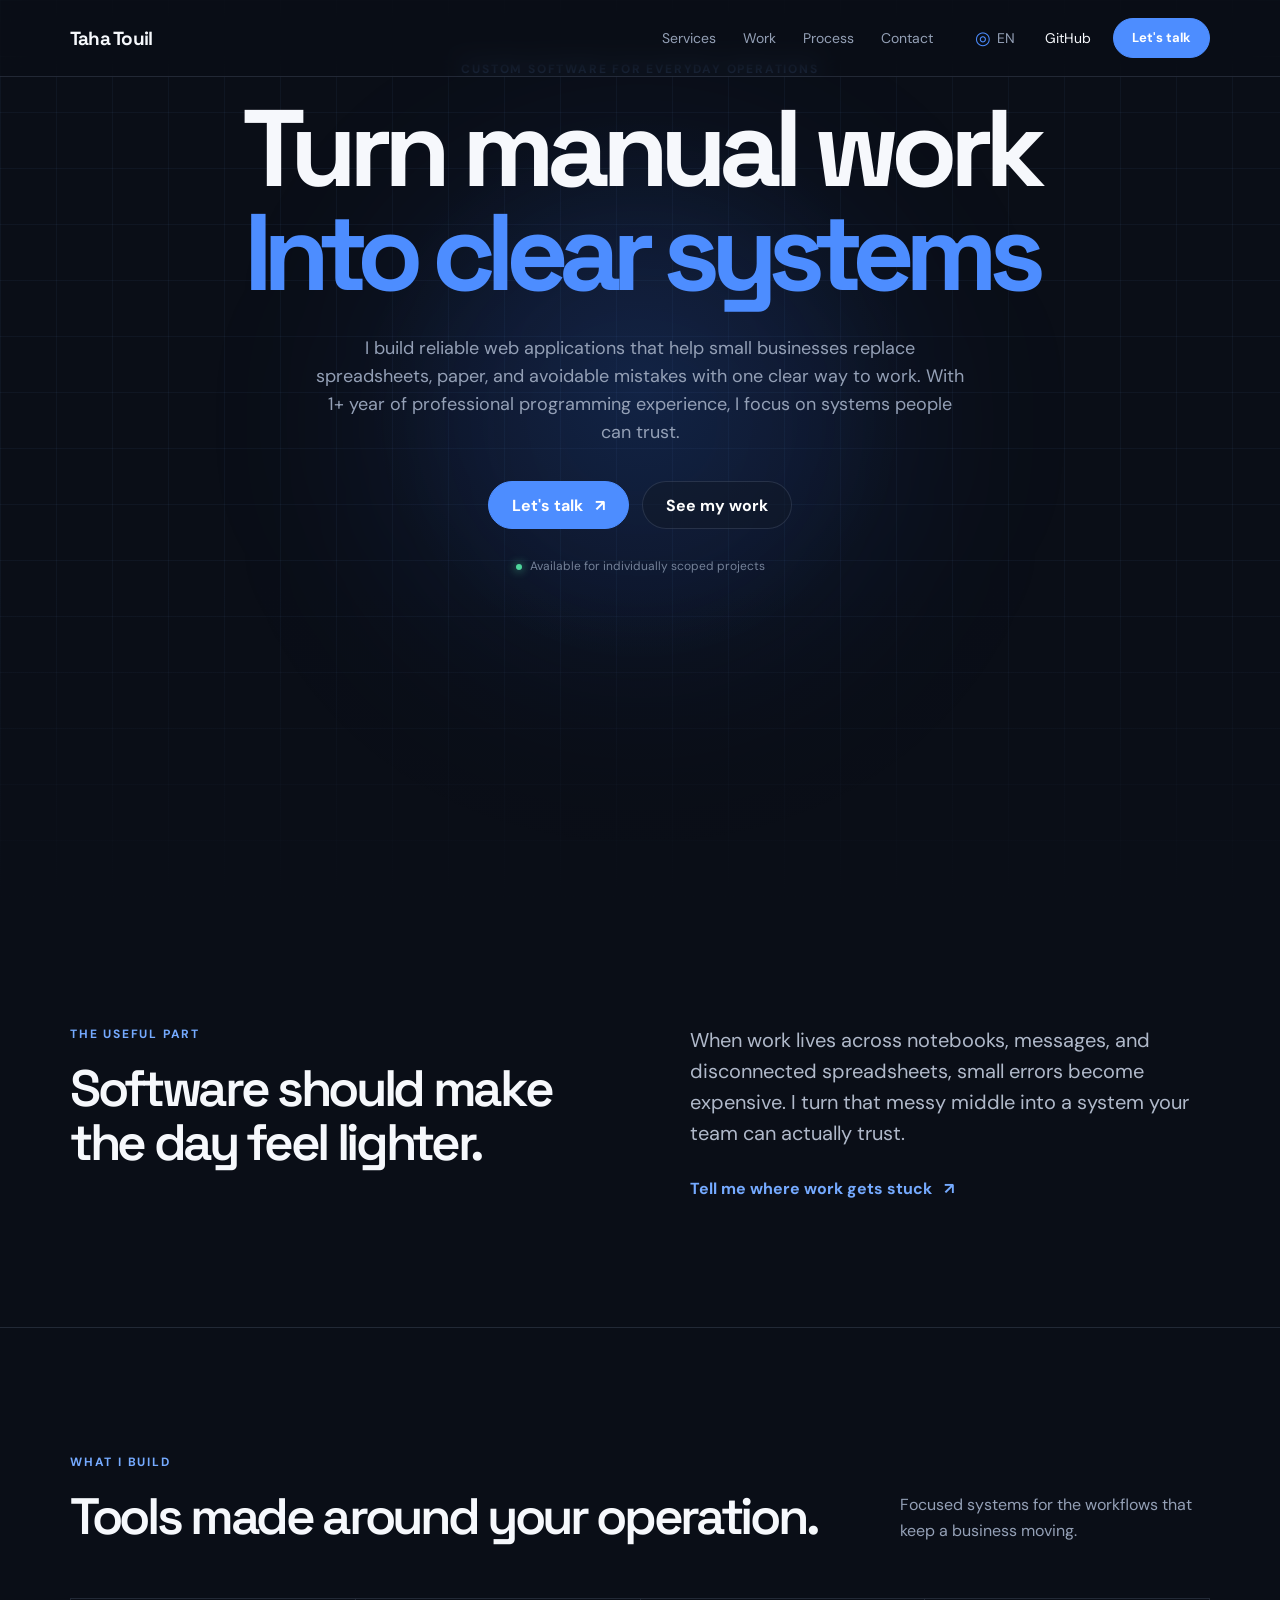
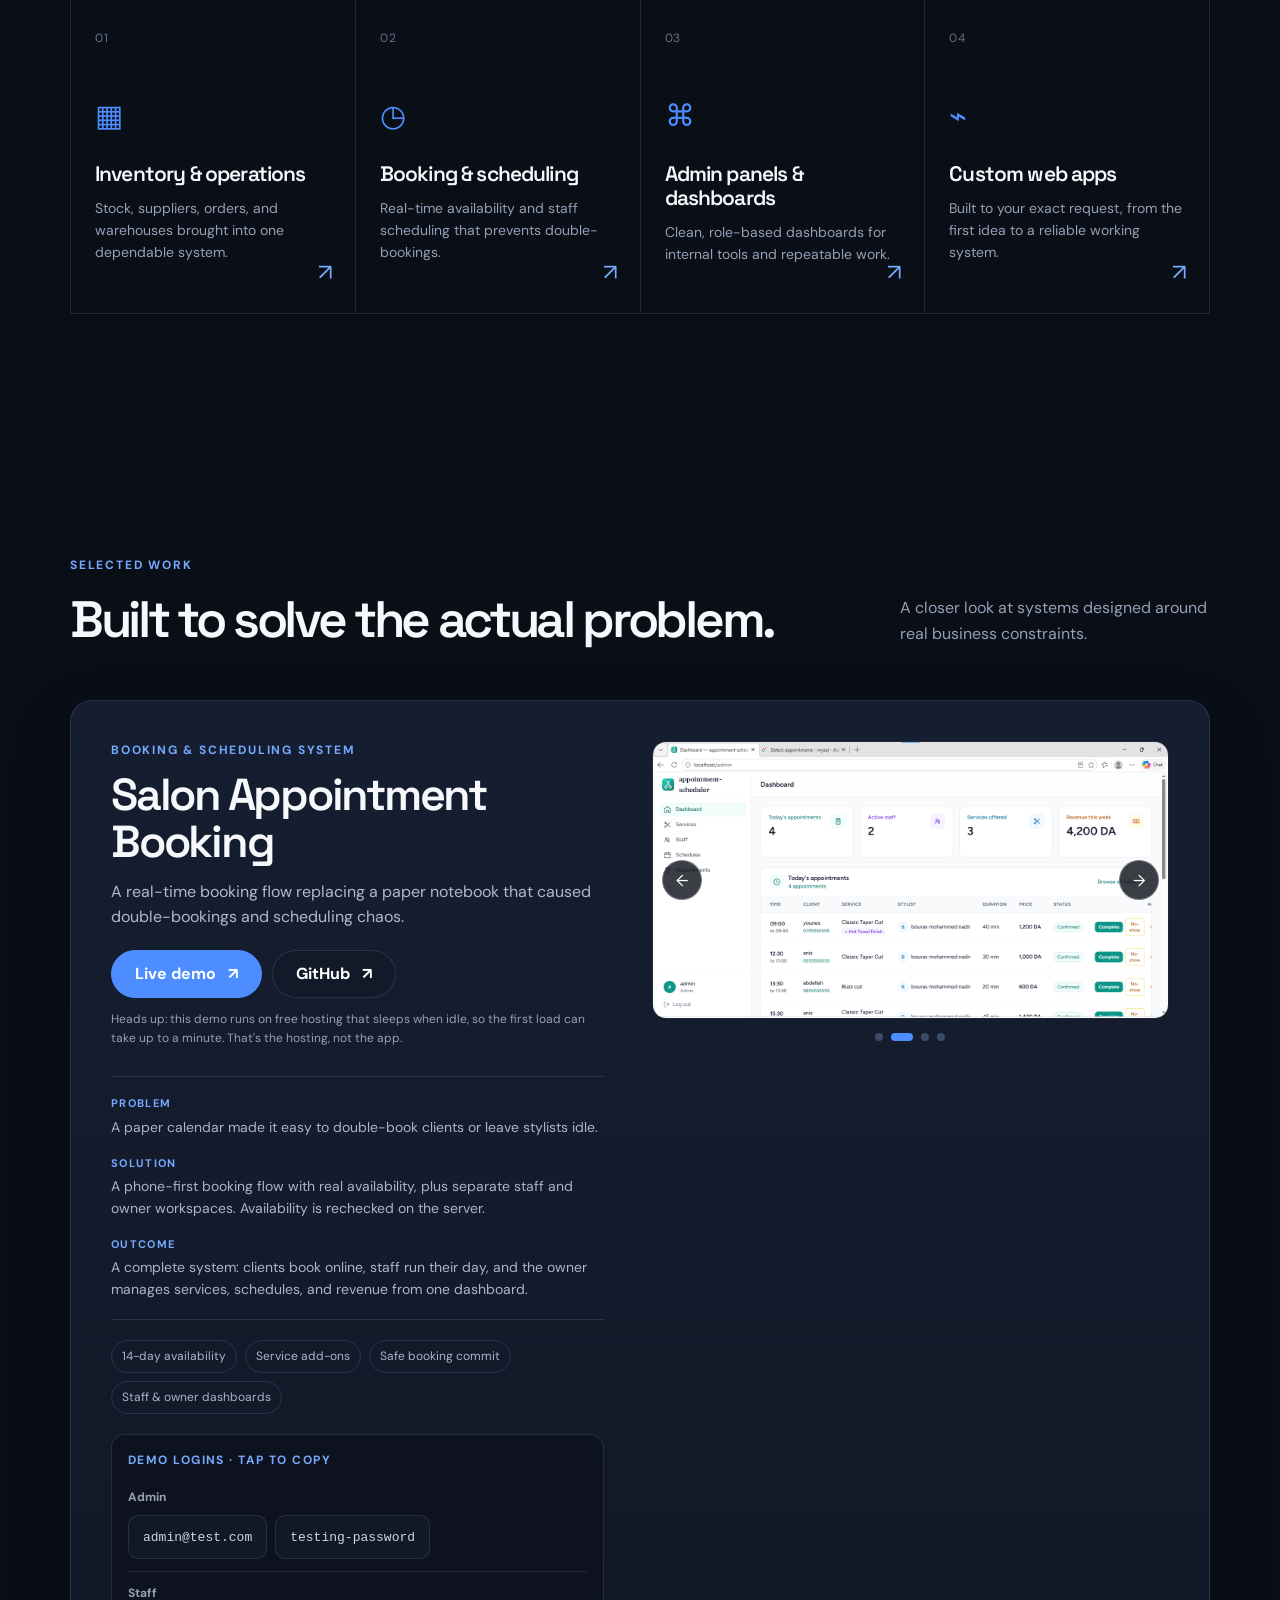
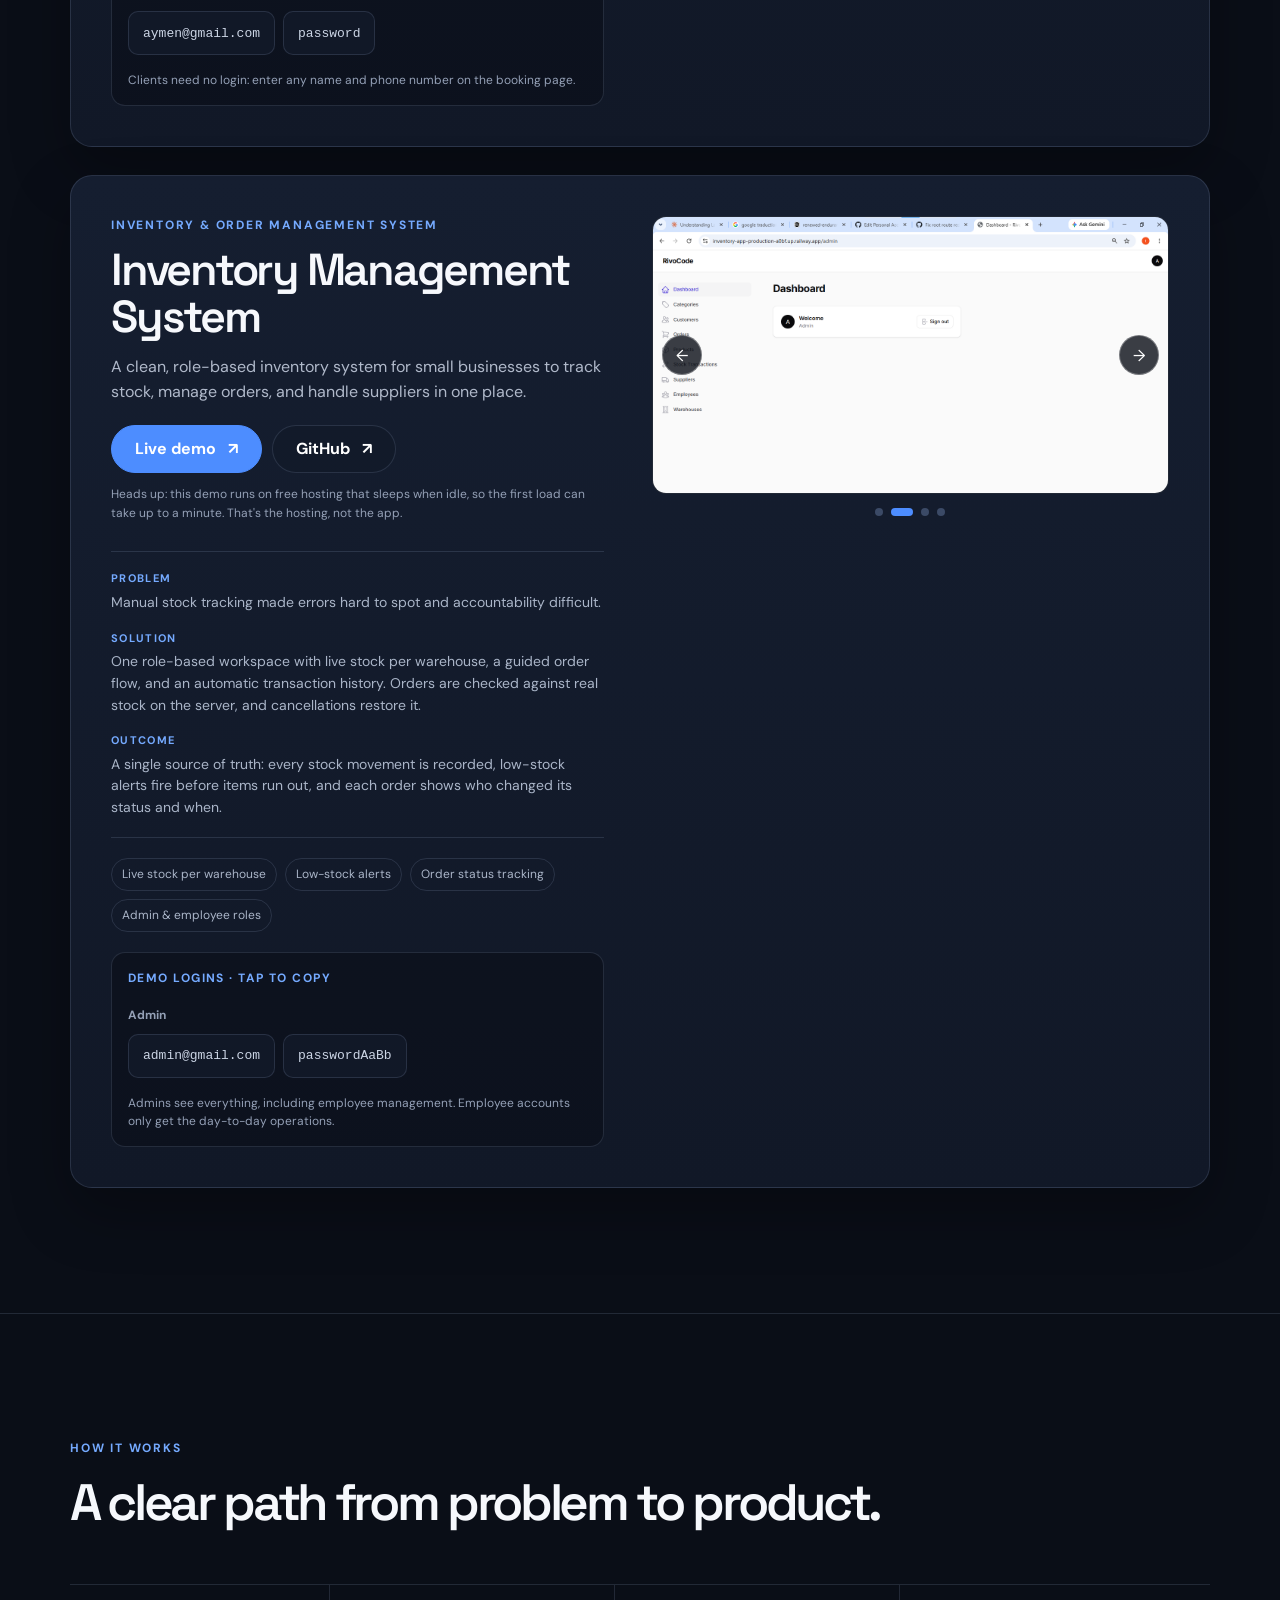
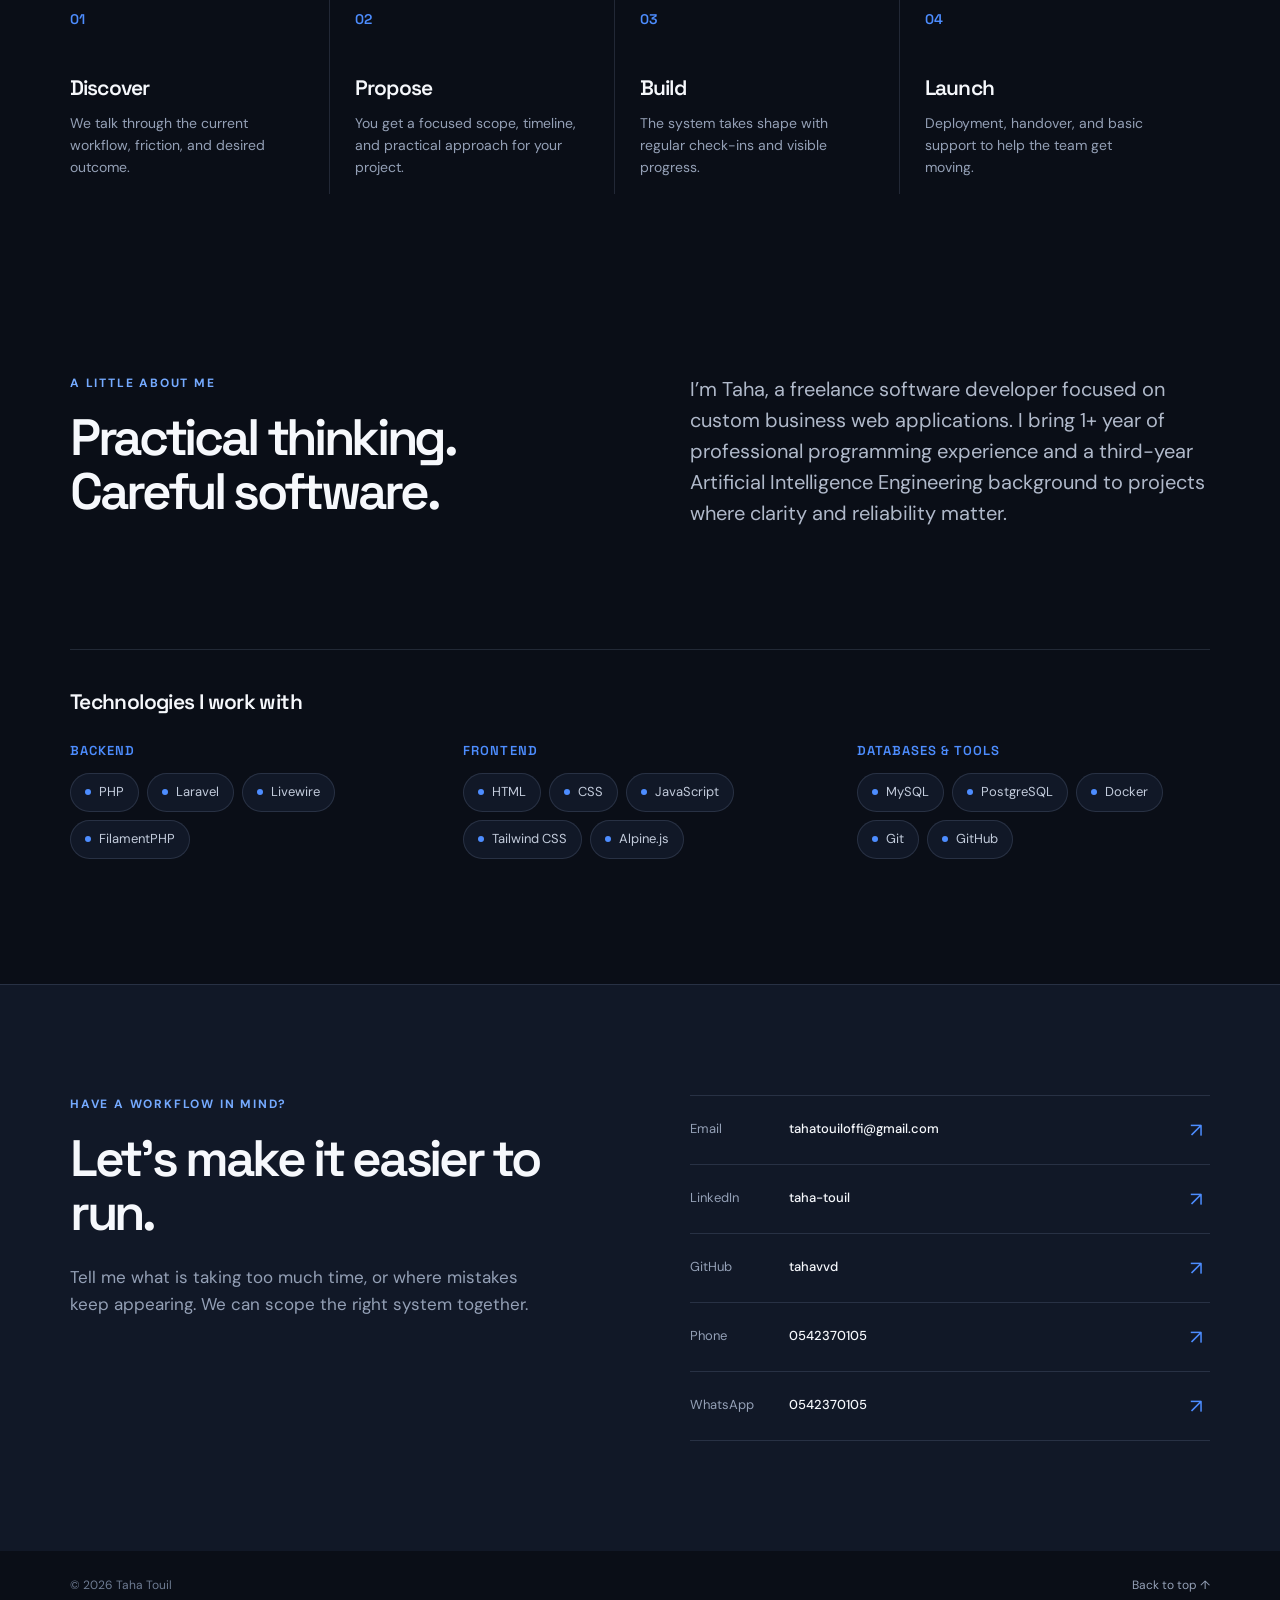
==== index.html @ fe41a136 "feat: add technologies to About section and phone/WhatsApp to Contact" ====
<!doctype html>
<html lang="en">

<head>
	<meta charset="utf-8">
	<meta name="viewport" content="width=device-width, initial-scale=1">
	<meta name="description" content="Taha Touil builds practical custom software systems for small businesses.">
	<title>Taha Touil | Custom Business Software</title>
	<link rel="preconnect" href="https://fonts.googleapis.com">
	<link rel="preconnect" href="https://fonts.gstatic.com" crossorigin>
	<link
		href="https://fonts.googleapis.com/css2?family=DM+Sans:wght@400;500;600;700&family=Space+Grotesk:wght@500;600;700&display=swap"
		rel="stylesheet">
	<link rel="stylesheet" href="styles.css">
</head>

<body>
	<header class="site-header" id="top">
		<nav class="nav container" aria-label="Main navigation">
			<a class="brand" href="#top" aria-label="Taha Touil home">Taha Touil</a>
			<div class="nav-links">
				<a href="#services" data-i18n="nav.services">Services</a>
				<a href="#work" data-i18n="nav.work">Work</a>
				<a href="#process" data-i18n="nav.process">Process</a>
				<a href="#contact" data-i18n="nav.contact">Contact</a>
			</div>
			<div class="nav-actions">
				<button class="language-toggle" type="button" aria-label="Switch language"><span
						aria-hidden="true">◎</span><span class="language-label">EN</span></button>
				<a class="github-link" href="https://github.com/tahavvd" target="_blank" rel="noreferrer">GitHub</a>
				<a class="button button-small" href="#contact" data-i18n="nav.cta">Let's talk</a>
			</div>
			<button class="menu-toggle" type="button" aria-label="Open menu"
				aria-expanded="false"><span></span><span></span></button>
		</nav>
	</header>

	<main>
		<section class="hero" aria-labelledby="hero-title">
			<div class="hero-glow"></div>
			<div class="container hero-content">
				<p class="eyebrow" data-i18n="hero.eyebrow">Custom software for everyday operations</p>
				<h1 id="hero-title"><span data-i18n="hero.title1">Turn manual work</span><strong
						data-i18n="hero.title2">Into clear systems</strong></h1>
				<p class="hero-copy" data-i18n="hero.copy">I build reliable web applications that help small businesses
					replace spreadsheets, paper, and avoidable mistakes with one clear way to work. With 1+ year of
					professional programming experience, I focus on systems people can trust.</p>
				<div class="hero-actions">
					<a class="button" href="#contact" data-i18n="hero.primary">Let's talk <span
							aria-hidden="true">↗</span></a>
					<a class="button button-ghost" href="#work" data-i18n="hero.secondary">See my work</a>
				</div>
				<div class="hero-note"><span class="status-dot"></span><span data-i18n="hero.note">Available for
						individually scoped projects</span></div>
			</div>
		</section>

		<section class="section value-section" id="value">
			<div class="container split-intro">
				<div>
					<p class="kicker" data-i18n="value.kicker">The useful part</p>
					<h2 data-i18n="value.title">Software should make the day feel lighter.</h2>
				</div>
				<div>
					<p class="large-copy" data-i18n="value.copy">When work lives across notebooks, messages, and
						disconnected spreadsheets, small errors become expensive. I turn that messy middle into a system
						your team can actually trust.</p><a class="text-link" href="#contact"
						data-i18n="value.link">Tell me where work gets stuck <span>↗</span></a>
				</div>
			</div>
		</section>

		<section class="section section-border" id="services">
			<div class="container">
				<div class="section-heading">
					<div>
						<p class="kicker" data-i18n="services.kicker">What I build</p>
						<h2 data-i18n="services.title">Tools made around your operation.</h2>
					</div>
					<p data-i18n="services.copy">Focused systems for the workflows that keep a business moving.</p>
				</div>
				<div class="service-grid">
					<article class="service-card"><span class="service-number">01</span>
						<div class="service-icon">▦</div>
						<h3 data-i18n="service.inventory.title">Inventory &amp; operations</h3>
						<p data-i18n="service.inventory.copy">Stock, suppliers, orders, and warehouses brought into one
							dependable system.</p><a href="#inventory" aria-label="View inventory project">↗</a>
					</article>
					<article class="service-card"><span class="service-number">02</span>
						<div class="service-icon">◷</div>
						<h3 data-i18n="service.booking.title">Booking &amp; scheduling</h3>
						<p data-i18n="service.booking.copy">Real-time availability and staff scheduling that prevents
							double-bookings.</p><a href="#booking" aria-label="View booking project">↗</a>
					</article>
					<article class="service-card"><span class="service-number">03</span>
						<div class="service-icon">⌘</div>
						<h3 data-i18n="service.admin.title">Admin panels &amp; dashboards</h3>
						<p data-i18n="service.admin.copy">Clean, role-based dashboards for internal tools and repeatable
							work.</p><a href="#contact" aria-label="Discuss an admin panel">↗</a>
					</article>
					<article class="service-card"><span class="service-number">04</span>
						<div class="service-icon">⌁</div>
						<h3 data-i18n="service.tall.title">Custom web apps</h3>
						<p data-i18n="service.tall.copy">Built to your exact request, from the first idea to a reliable
							working system.</p><a href="#contact" aria-label="Discuss a custom web app">↗</a>
					</article>
				</div>
			</div>
		</section>

		<section class="section work-section" id="work">
			<div class="container">
				<div class="section-heading">
					<div>
						<p class="kicker" data-i18n="work.kicker">Selected work</p>
						<h2 data-i18n="work.title">Built to solve the actual problem.</h2>
					</div>
					<p data-i18n="work.copy">A closer look at systems designed around real business constraints.</p>
				</div>
				<article class="case" id="booking" aria-labelledby="booking-title">
					<header class="case-head">
						<p class="case-type" data-i18n="booking.type">Booking &amp; scheduling system</p>
						<h3 id="booking-title" data-i18n="booking.title">Salon Appointment Booking</h3>
						<p class="case-tagline" data-i18n="booking.tagline">A real-time booking flow replacing a
							paper notebook that caused double-bookings and scheduling chaos.</p>
						<div class="case-actions">
							<a class="button" href="https://salon-booking-ggxo.onrender.com/login" target="_blank"
								rel="noreferrer" data-i18n="work.live">Live demo <span>↗</span></a>
							<a class="button button-ghost" href="https://github.com/tahavvd/appointment-booking-system"
								target="_blank" rel="noreferrer">GitHub <span>↗</span></a>
						</div>
						<p class="case-note" data-i18n="booking.note">Heads up: this demo runs on free hosting that
							sleeps when idle, so the first load can take up to a minute. That's the hosting, not the
							app.</p>
					</header>

					<div class="case-gallery" data-case-gallery>
						<div class="case-stage">
							<button class="case-arrow prev" type="button" aria-label="Previous image">←</button>
							<div class="case-track">
								<div class="case-slide"><img src="images/appointment-booking-system/dashboard.png"
										alt="Admin dashboard (1 of 2)" decoding="async"></div>
								<div class="case-slide"><img src="images/appointment-booking-system/dashboard-2.png"
										alt="Admin dashboard (2 of 2)" loading="lazy" decoding="async"></div>
								<div class="case-slide"><img
										src="images/appointment-booking-system/haircust-manager.png"
										alt="Services manager" loading="lazy" decoding="async"></div>
								<div class="case-slide"><img src="images/appointment-booking-system/staff-manager.png"
										alt="Staff manager" loading="lazy" decoding="async"></div>
							</div>
							<button class="case-arrow next" type="button" aria-label="Next image">→</button>
						</div>
						<div class="case-dots" aria-label="Booking screenshots"></div>
					</div>

					<div class="case-body">
						<dl class="case-story">
							<div>
								<dt data-i18n="case.problem">Problem</dt>
								<dd data-i18n="booking.problem">A paper calendar made it easy to double-book clients or
									leave stylists idle.</dd>
							</div>
							<div>
								<dt data-i18n="case.solution">Solution</dt>
								<dd data-i18n="booking.solution">A phone-first booking flow with real availability, plus
									separate staff and owner workspaces. Availability is rechecked on the server.</dd>
							</div>
							<div>
								<dt data-i18n="case.outcome">Outcome</dt>
								<dd data-i18n="booking.outcome">A complete system: clients book online, staff run their
									day, and the owner manages services, schedules, and revenue from one dashboard.</dd>
							</div>
						</dl>
						<ul class="case-features">
							<li data-i18n="booking.f1">14-day availability</li>
							<li data-i18n="booking.f2">Service add-ons</li>
							<li data-i18n="booking.f3">Safe booking commit</li>
							<li data-i18n="booking.f4">Staff &amp; owner dashboards</li>
						</ul>
						<div class="case-access">
							<h4 data-i18n="access.title">Demo logins · tap to copy</h4>
							<div class="access-row">
								<span class="access-role" data-i18n="access.admin">Admin</span>
								<div class="access-values">
									<button type="button" class="copy-chip"
										data-copy="admin@test.com">admin@test.com</button>
									<button type="button" class="copy-chip"
										data-copy="testing-password">testing-password</button>
								</div>
							</div>
							<div class="access-row">
								<span class="access-role" data-i18n="access.staff">Staff</span>
								<div class="access-values">
									<button type="button" class="copy-chip"
										data-copy="aymen@gmail.com">aymen@gmail.com</button>
									<button type="button" class="copy-chip" data-copy="password">password</button>
								</div>
							</div>
							<p class="access-hint" data-i18n="access.client">Clients need no login: enter any name and
								phone number on the booking page.</p>
						</div>
					</div>
				</article>

				<article class="case" id="inventory" aria-labelledby="inventory-title">
					<header class="case-head">
						<p class="case-type" data-i18n="inventory.type">Inventory &amp; order management system</p>
						<h3 id="inventory-title" data-i18n="inventory.title">Inventory Management System</h3>
						<p class="case-tagline" data-i18n="inventory.tagline">A clean, role-based inventory system for
							small businesses to track stock, manage orders, and handle suppliers in one place.</p>
						<div class="case-actions">
							<a class="button" href="https://inventory-app-utf1.onrender.com/admin/login" target="_blank"
								rel="noreferrer" data-i18n="work.live">Live demo <span>↗</span></a>
							<a class="button button-ghost" href="https://github.com/tahavvd/inventory-app"
								target="_blank" rel="noreferrer">GitHub <span>↗</span></a>
						</div>
						<p class="case-note" data-i18n="inventory.note">Heads up: this demo runs on free hosting that
							sleeps when idle, so the first load can take up to a minute. That's the hosting, not the
							app.</p>
					</header>

					<div class="case-gallery" data-case-gallery>
						<div class="case-stage">
							<button class="case-arrow prev" type="button" aria-label="Previous image">←</button>
							<div class="case-track">
								<div class="case-slide"><img src="images/inventory-app/inventory-1-dashboard.png"
										alt="Inventory dashboard (1 of 4)" loading="lazy" decoding="async"></div>
								<div class="case-slide"><img src="images/inventory-app/inventory-2-orders.png"
										alt="Orders list with status actions (2 of 4)" loading="lazy" decoding="async">
								</div>
								<div class="case-slide"><img
										src="images/inventory-app/inventory-3-stock-transactions.png"
										alt="Stock transactions history (3 of 4)" loading="lazy" decoding="async"></div>
								<div class="case-slide"><img src="images/inventory-app/inventroy-4-create-order.png"
										alt="Create order form (4 of 4)" loading="lazy" decoding="async"></div>
							</div>
							<button class="case-arrow next" type="button" aria-label="Next image">→</button>
						</div>
						<div class="case-dots" aria-label="Inventory screenshots"></div>
					</div>

					<div class="case-body">
						<dl class="case-story">
							<div>
								<dt data-i18n="case.problem">Problem</dt>
								<dd data-i18n="inventory.problem">Manual stock tracking made errors hard to spot and
									accountability difficult.</dd>
							</div>
							<div>
								<dt data-i18n="case.solution">Solution</dt>
								<dd data-i18n="inventory.solution">One role-based workspace with live stock per
									warehouse, a guided order flow, and an automatic transaction history. Orders are
									checked against real stock on the server, and cancellations restore it.</dd>
							</div>
							<div>
								<dt data-i18n="case.outcome">Outcome</dt>
								<dd data-i18n="inventory.outcome">A single source of truth: every stock movement is
									recorded, low-stock alerts fire before items run out, and each order shows who
									changed
									its status and when.</dd>
							</div>
						</dl>
						<ul class="case-features">
							<li data-i18n="inventory.f1">Live stock per warehouse</li>
							<li data-i18n="inventory.f2">Low-stock alerts</li>
							<li data-i18n="inventory.f3">Order status tracking</li>
							<li data-i18n="inventory.f4">Admin &amp; employee roles</li>
						</ul>
						<div class="case-access">
							<h4 data-i18n="access.title">Demo logins · tap to copy</h4>
							<div class="access-row">
								<span class="access-role" data-i18n="access.admin">Admin</span>
								<div class="access-values">
									<button type="button" class="copy-chip"
										data-copy="admin@gmail.com">admin@gmail.com</button>
									<button type="button" class="copy-chip"
										data-copy="passwordAaBb">passwordAaBb</button>
								</div>
							</div>
							<p class="access-hint" data-i18n="inventory.access.hint">Admins see everything, including
								employee management. Employee accounts only get the day-to-day operations.</p>
						</div>
					</div>
				</article>
			</div>
		</section>

		<section class="section section-border" id="process">
			<div class="container">
				<div class="section-heading">
					<div>
						<p class="kicker" data-i18n="process.kicker">How it works</p>
						<h2 data-i18n="process.title">A clear path from problem to product.</h2>
					</div>
				</div>
				<div class="process-grid">
					<div class="process-step"><span>01</span>
						<h3 data-i18n="process.one.title">Discover</h3>
						<p data-i18n="process.one.copy">We talk through the current workflow, friction, and desired
							outcome.</p>
					</div>
					<div class="process-step"><span>02</span>
						<h3 data-i18n="process.two.title">Propose</h3>
						<p data-i18n="process.two.copy">You get a focused scope, timeline, and practical approach for
							your project.</p>
					</div>
					<div class="process-step"><span>03</span>
						<h3 data-i18n="process.three.title">Build</h3>
						<p data-i18n="process.three.copy">The system takes shape with regular check-ins and visible
							progress.</p>
					</div>
					<div class="process-step"><span>04</span>
						<h3 data-i18n="process.four.title">Launch</h3>
						<p data-i18n="process.four.copy">Deployment, handover, and basic support to help the team get
							moving.</p>
					</div>
				</div>
			</div>
		</section>

		<section class="section about-section">
			<div class="container about-grid">
				<div>
					<p class="kicker" data-i18n="about.kicker">A little about me</p>
					<h2 data-i18n="about.title">Practical thinking. Careful software.</h2>
				</div>
				<div>
					<p class="large-copy" data-i18n="about.copy">I’m Taha, a freelance software developer focused on
						custom business web applications. I bring 1+ year of professional programming experience and a
						third-year Artificial Intelligence Engineering background to projects where clarity and
						reliability matter.</p>

				</div>
				<div class="tech-stack">
					<h3 class="tech-title" data-i18n="tech.title">Technologies I work with</h3>
					<div class="tech-groups">
						<div class="tech-group">
							<h4 data-i18n="tech.backend">Backend</h4>
							<ul class="tech-list">
								<li>PHP</li>
								<li>Laravel</li>
								<li>Livewire</li>
								<li>FilamentPHP</li>
							</ul>
						</div>
						<div class="tech-group">
							<h4 data-i18n="tech.frontend">Frontend</h4>
							<ul class="tech-list">
								<li>HTML</li>
								<li>CSS</li>
								<li>JavaScript</li>
								<li>Tailwind CSS</li>
								<li>Alpine.js</li>
							</ul>
						</div>
						<div class="tech-group">
							<h4 data-i18n="tech.data">Databases &amp; tools</h4>
							<ul class="tech-list">
								<li>MySQL</li>
								<li>PostgreSQL</li>
								<li>Docker</li>
								<li>Git</li>
								<li>GitHub</li>
							</ul>
						</div>
					</div>
				</div>
			</div>
		</section>

		<section class="contact-section" id="contact">
			<div class="container contact-inner">
				<div>
					<p class="kicker" data-i18n="contact.kicker">Have a workflow in mind?</p>
					<h2 data-i18n="contact.title">Let’s make it easier to run.</h2>
					<p data-i18n="contact.copy">Tell me what is taking too much time, or where mistakes keep appearing.
						We can scope the right system together.</p>
				</div>
				<div class="contact-links"><a class="contact-link"
						href="mailto:tahatouiloffi@gmail.com"><span>Email</span><strong>tahatouiloffi@gmail.com</strong><span>↗</span></a><a
						class="contact-link" href="https://www.linkedin.com/in/taha-touil-9b07483b1" target="_blank"
						rel="noreferrer"><span>LinkedIn</span><strong>taha-touil</strong><span>↗</span></a><a
						class="contact-link" href="https://github.com/tahavvd" target="_blank"
						rel="noreferrer"><span>GitHub</span><strong>tahavvd</strong><span>↗</span></a><a
						class="contact-link" href="tel:+213542370105"><span
							data-i18n="contact.phone">Phone</span><strong>0542370105</strong><span>↗</span></a><a
						class="contact-link" href="https://wa.me/213542370105" target="_blank"
						rel="noreferrer"><span>WhatsApp</span><strong>0542370105</strong><span>↗</span></a></div>
			</div>
		</section>
	</main>
	<footer class="footer">
		<div class="container"><span>© 2026 Taha Touil</span><a href="#top" data-i18n="footer.back">Back to top ↑</a>
		</div>
	</footer>
	<div class="lightbox" aria-hidden="true"><button class="lightbox-close" aria-label="Close gallery">×</button><img
			src="" alt=""></div>
	<script src="script.js"></script>
</body>

</html>
---- styles.css ----
/* ==== Design tokens: colors, fonts ==== */
:root {
  --bg: #0a0e17;
  --surface: #111827;
  --surface-2: #151e30;
  --text: #f6f8fc;
  --muted: #94a0b6;
  --line: rgba(161, 180, 215, .16);
  --blue: #4d8dff;
  --blue-bright: #75aaff;
  --font-body: 'DM Sans', sans-serif;
  --font-display: 'Space Grotesk', sans-serif
}


/* ==== Global reset & base element styles ==== */
* {
  box-sizing: border-box
}

html {
  scroll-behavior: smooth
}

body {
  margin: 0;
  background: var(--bg);
  color: var(--text);
  font-family: var(--font-body);
  font-size: 16px;
  line-height: 1.6
}

a {
  color: inherit;
  text-decoration: none
}

button {
  font: inherit
}

button,
a {
  outline-offset: 5px
}

button:focus-visible,
a:focus-visible {
  outline: 2px solid var(--blue-bright);
  outline-offset: 5px
}

.container {
  width: min(1140px, calc(100% - 40px));
  margin: auto
}


/* ==== Header / navigation ==== */
.site-header {
  position: fixed;
  z-index: 10;
  top: 0;
  width: 100%;
  border-bottom: 1px solid var(--line);
  background: rgba(10, 14, 23, .72);
  backdrop-filter: blur(12px);
  transition: background .3s
}

.site-header.scrolled {
  background: rgba(10, 14, 23, .96)
}

.nav {
  height: 76px;
  display: flex;
  align-items: center;
  gap: 34px
}

.brand {
  display: flex;
  align-items: center;
  gap: 10px;
  font: 700 19px var(--font-display);
  letter-spacing: -.04em;
  white-space: nowrap
}

.brand-mark {
  color: var(--blue);
  font-size: 17px;
  letter-spacing: -.1em
}

.nav-links {
  display: flex;
  gap: 27px;
  margin-left: auto;
  color: var(--muted);
  font-size: 14px
}

.nav-links a,
.github-link {
  transition: color .2s
}

.nav-links a:hover,
.github-link:hover {
  color: var(--text)
}

.nav-actions {
  display: flex;
  align-items: center;
  gap: 22px;
  font-size: 14px
}

.language-toggle {
  display: flex;
  align-items: center;
  gap: 6px;
  border: 0;
  background: transparent;
  color: var(--muted);
  cursor: pointer;
  padding: 8px
}

.language-toggle span:first-child {
  font-size: 18px;
  color: var(--blue)
}

.button {
  display: inline-flex;
  align-items: center;
  justify-content: center;
  gap: 12px;
  min-height: 48px;
  padding: 0 23px;
  border: 1px solid var(--blue);
  border-radius: 999px;
  background: var(--blue);
  color: white;
  font-weight: 700;
  transition: transform .2s, background .2s, box-shadow .2s
}

.button:hover {
  background: var(--blue-bright);
  box-shadow: 0 8px 26px rgba(77, 141, 255, .2);
  transform: translateY(-2px)
}

.button-small {
  min-height: 40px;
  padding: 0 18px;
  font-size: 13px
}

.button-ghost {
  border-color: var(--line);
  background: rgba(17, 24, 39, .5)
}

.button-ghost:hover {
  border-color: var(--blue);
  background: rgba(77, 141, 255, .1)
}


/* ==== Mobile hamburger menu button ==== */
.menu-toggle {
  display: none;
  margin-left: auto;
  background: none;
  border: 0
}

.menu-toggle span {
  display: block;
  width: 24px;
  border-top: 2px solid var(--text);
  margin: 6px
}


/* ==== Hero section ==== */
.hero {
  position: relative;
  min-height: 760px;
  height: 100vh;
  max-height: 940px;
  display: flex;
  align-items: center;
  overflow: hidden;
  background-color: var(--bg);
  background-image: linear-gradient(rgba(94, 135, 202, .065) 1px, transparent 1px), linear-gradient(90deg, rgba(94, 135, 202, .065) 1px, transparent 1px);
  background-size: 56px 56px
}

.hero:after {
  content: "";
  position: absolute;
  inset: 0;
  background: radial-gradient(circle at 50% 43%, rgba(50, 104, 204, .16), transparent 33%), linear-gradient(to bottom, transparent 65%, var(--bg) 100%);
  pointer-events: none
}

.hero-glow {
  position: absolute;
  width: 520px;
  height: 520px;
  top: 18%;
  left: calc(50% - 260px);
  border-radius: 50%;
  background: rgba(41, 101, 220, .1);
  filter: blur(90px)
}

.hero-content {
  position: relative;
  z-index: 1;
  text-align: center;
  margin-top: 60px
}

.eyebrow,
.kicker {
  margin: 0 0 18px;
  color: var(--blue-bright);
  font-size: 12px;
  font-weight: 700;
  letter-spacing: .15em;
  text-transform: uppercase
}

.hero h1 {
  max-width: 950px;
  margin: 0 auto;
  font: 700 clamp(3.9rem, 8.5vw, 7.2rem)/.95 var(--font-display);
  letter-spacing: -.075em
}

.hero h1 span,
.hero h1 strong {
  display: block
}

.hero h1 strong {
  color: var(--blue);
  font-weight: 700;
  letter-spacing: -.09em
}

.hero-copy {
  max-width: 650px;
  margin: 31px auto 0;
  color: var(--muted);
  font-size: 18px;
  line-height: 1.55
}

.hero-actions {
  display: flex;
  justify-content: center;
  gap: 13px;
  margin-top: 35px
}

.hero-note {
  display: flex;
  justify-content: center;
  align-items: center;
  gap: 8px;
  color: #748198;
  font-size: 12px;
  margin-top: 28px
}

.status-dot {
  width: 6px;
  height: 6px;
  border-radius: 50%;
  background: #4ed59b;
  box-shadow: 0 0 10px #4ed59b
}

.scroll-cue {
  position: absolute;
  z-index: 1;
  bottom: 31px;
  left: 50%;
  width: 22px;
  height: 34px;
  border: 1px solid var(--line);
  border-radius: 20px;
  transform: translateX(-50%)
}

.scroll-cue span {
  display: block;
  width: 3px;
  height: 6px;
  margin: 7px auto;
  background: var(--blue);
  border-radius: 3px
}


/* ==== Shared section spacing/typography ==== */
.section {
  padding: 125px 0
}

.section-border {
  border-top: 1px solid var(--line)
}

.split-intro,
.about-grid {
  display: grid;
  grid-template-columns: 1fr 1fr;
  gap: 100px;
  align-items: start
}

h2 {
  margin: 0;
  font: 600 clamp(2.2rem, 4vw, 4rem)/1.05 var(--font-display);
  letter-spacing: -.065em
}

.large-copy {
  margin: 0;
  color: #b0b9ca;
  font-size: 20px;
  line-height: 1.55
}

.text-link {
  display: inline-block;
  margin-top: 27px;
  color: var(--blue-bright);
  font-weight: 700
}

.text-link span {
  margin-left: 8px
}

.section-heading {
  display: flex;
  justify-content: space-between;
  gap: 50px;
  align-items: end;
  margin-bottom: 54px
}

.section-heading>p {
  max-width: 310px;
  margin: 0;
  color: var(--muted)
}


/* ==== Services grid (4 cards) ==== */
.service-grid {
  display: grid;
  grid-template-columns: repeat(4, 1fr);
  border-top: 1px solid var(--line);
  border-left: 1px solid var(--line)
}

.service-card {
  position: relative;
  min-height: 315px;
  padding: 25px 24px;
  border-right: 1px solid var(--line);
  border-bottom: 1px solid var(--line);
  transition: background .25s
}

.service-card:hover {
  background: var(--surface)
}

.service-number {
  color: #63718b;
  font-size: 12px;
  letter-spacing: .08em
}

.service-icon {
  margin: 43px 0 22px;
  color: var(--blue);
  font-size: 30px
}

.service-card h3,
.process-step h3 {
  margin: 0 0 12px;
  font: 600 21px/1.15 var(--font-display);
  letter-spacing: -.04em
}

.service-card p {
  margin: 0;
  color: var(--muted);
  font-size: 14px;
  line-height: 1.55
}

.service-card>a {
  position: absolute;
  right: 23px;
  bottom: 22px;
  color: var(--blue-bright);
  font-size: 23px
}


/* ==== Work section ==== */
.work-section {
  padding-top: 117px
}

.stack-line span {
  padding: 6px 10px;
  border: 1px solid var(--line);
  border-radius: 999px;
  color: #aab5c8;
  font-size: 12px
}


/* ==== Project case card (mobile-first) ==== */
.case {
  display: grid;
  gap: 24px;
  grid-template-areas: "head" "gallery" "body";
  margin-top: 28px;
  padding: 22px;
  scroll-margin-top: 92px;
  border: 1px solid var(--line);
  border-radius: 22px;
  background: linear-gradient(180deg, var(--surface-2), var(--surface));
  box-shadow: 0 24px 60px rgba(0, 0, 0, .28)
}

.case-head {
  grid-area: head;
  min-width: 0
}

.case-gallery {
  grid-area: gallery;
  min-width: 0
}

.case-body {
  grid-area: body;
  display: grid;
  gap: 20px;
  min-width: 0
}

.case-type {
  margin: 0 0 10px;
  color: var(--blue-bright);
  font-size: 12px;
  font-weight: 700;
  letter-spacing: .15em;
  text-transform: uppercase
}

.case h3 {
  margin: 0;
  font: 600 clamp(1.9rem, 7vw, 2.8rem)/1.05 var(--font-display);
  letter-spacing: -.05em
}

.case-tagline {
  margin: 14px 0 20px;
  color: #b0b9ca;
  font-size: 16px
}

.case-actions {
  display: flex;
  flex-wrap: wrap;
  gap: 10px
}

.case-actions .button {
  flex: 1 1 140px
}

.case-note {
  margin: 12px 0 0;
  color: var(--muted);
  font-size: 12px
}

/* gallery: swipeable strip, next slide peeks in on phones */
.case-stage {
  position: relative
}

.case-track {
  position: relative;
  display: flex;
  gap: 12px;
  overflow-x: auto;
  scroll-snap-type: x mandatory;
  scrollbar-width: none;
  -webkit-overflow-scrolling: touch
}

.case-track::-webkit-scrollbar {
  display: none
}

.case-slide {
  flex: 0 0 min(76vw, 440px);
  min-height: 200px;
  display: flex;
  align-items: center;
  justify-content: center;
  overflow: hidden;
  scroll-snap-align: start;
  border: 1px solid var(--line);
  border-radius: 14px;
  background: var(--bg)
}

.case-slide img {
  display: block;
  width: 100%;
  height: auto;
  max-height: 420px;
  object-fit: contain;
  cursor: zoom-in
}

.case-arrow {
  display: none;
  position: absolute;
  z-index: 2;
  top: calc(50% - 20px);
  width: 40px;
  height: 40px;
  border: 1px solid rgba(255, 255, 255, .3);
  border-radius: 50%;
  background: rgba(10, 14, 23, .8);
  color: white;
  cursor: pointer;
  transition: opacity .2s
}

.case-arrow.prev {
  left: 10px
}

.case-arrow.next {
  right: 10px
}

.case-arrow:disabled {
  opacity: .3;
  cursor: default
}

.case-dots {
  display: flex;
  justify-content: center;
  gap: 8px;
  margin-top: 14px
}

.case-dots button {
  position: relative;
  width: 8px;
  height: 8px;
  padding: 0;
  border: 0;
  border-radius: 999px;
  background: #3b4a66;
  cursor: pointer;
  transition: width .2s, background .2s
}

.case-dots button:after {
  content: "";
  position: absolute;
  inset: -12px -4px
}

.case-dots button.active {
  width: 22px;
  background: var(--blue)
}

/* story, chips, demo logins */
.case-story {
  display: grid;
  gap: 16px;
  margin: 0;
  padding: 18px 0;
  border-top: 1px solid var(--line);
  border-bottom: 1px solid var(--line)
}

.case-story dt {
  color: var(--blue-bright);
  font-size: 11px;
  font-weight: 700;
  letter-spacing: .12em;
  text-transform: uppercase
}

.case-story dd {
  margin: 4px 0 0;
  color: #aab5c8;
  font-size: 14px;
  line-height: 1.55
}

.case-features {
  display: flex;
  flex-wrap: wrap;
  gap: 8px;
  margin: 0;
  padding: 0;
  list-style: none
}

.case-features li {
  padding: 6px 10px;
  border: 1px solid var(--line);
  border-radius: 999px;
  color: #aab5c8;
  font-size: 12px
}

.case-access {
  padding: 16px;
  border: 1px solid var(--line);
  border-radius: 14px;
  background: rgba(10, 14, 23, .55)
}

.case-access h4 {
  margin: 0 0 6px;
  color: var(--blue-bright);
  font-size: 12px;
  font-weight: 700;
  letter-spacing: .12em;
  text-transform: uppercase
}

.access-row {
  display: grid;
  gap: 8px;
  padding: 12px 0;
  border-top: 1px solid var(--line)
}

.access-row:first-of-type {
  border-top: 0
}

.access-role {
  color: var(--muted);
  font-size: 12px;
  font-weight: 700
}

.access-values {
  display: flex;
  flex-wrap: wrap;
  gap: 8px
}

.copy-chip {
  min-height: 44px;
  padding: 0 14px;
  border: 1px solid var(--line);
  border-radius: 10px;
  background: var(--surface);
  color: #ccd5e5;
  font: 500 13px ui-monospace, SFMono-Regular, Menlo, Consolas, monospace;
  cursor: pointer;
  transition: border-color .2s, color .2s
}

.copy-chip:hover {
  border-color: var(--blue)
}

.copy-chip.copied {
  border-color: #4ed59b;
  color: #76e0b0
}

.access-hint {
  margin: 4px 0 0;
  color: var(--muted);
  font-size: 12px;
  line-height: 1.5
}

/* phones/tablets: gallery bleeds to the card edges so images are bigger */
@media(max-width:899px) {
  .case-gallery {
    margin-inline: -22px
  }

  .case-track {
    padding-inline: 22px;
    scroll-padding-inline: 22px
  }
}

/* desktop: text on the left, gallery on the right */
@media(min-width:900px) {
  .case {
    grid-template-columns: 1fr 1.05fr;
    grid-template-areas: "head gallery" "body gallery";
    grid-template-rows: auto 1fr;
    gap: 28px 48px;
    align-items: start;
    padding: 40px
  }

  .case-gallery {
    position: sticky;
    top: 100px
  }

  .case-slide {
    flex-basis: 100%
  }

  .case-slide img {
    max-height: 520px
  }

  .case-actions .button {
    flex: 0 0 auto
  }
}

/* arrows only where a mouse exists; phones swipe */
@media(hover:hover) and (pointer:fine) {
  .case-arrow {
    display: block
  }
}


/* ==== Process steps (4-step "how it works") ==== */
.process-grid {
  display: grid;
  grid-template-columns: repeat(4, 1fr);
  gap: 0;
  border-top: 1px solid var(--line)
}

.process-step {
  padding: 25px 25px 15px 0;
  border-right: 1px solid var(--line);
  margin-right: 25px
}

.process-step:last-child {
  border: 0
}

.process-step>span {
  display: block;
  margin-bottom: 48px;
  color: var(--blue);
  font: 600 14px var(--font-display)
}

.process-step p {
  margin: 0;
  color: var(--muted);
  font-size: 14px
}


/* ==== About section ==== */
.about-section {
  padding-top: 55px
}

.stack-line {
  display: flex;
  flex-wrap: wrap;
  gap: 8px;
  margin-top: 30px
}


/* ==== Contact section ==== */
.contact-section {
  padding: 110px 0;
  background: var(--surface);
  border-top: 1px solid var(--line)
}

.contact-inner {
  display: grid;
  grid-template-columns: 1fr 1fr;
  gap: 100px
}

.contact-inner h2 {
  max-width: 530px
}

.contact-inner>div:first-child>p:last-child {
  max-width: 470px;
  margin: 25px 0 0;
  color: var(--muted);
  font-size: 17px
}

.contact-links {
  border-top: 1px solid var(--line)
}

.contact-link {
  display: grid;
  grid-template-columns: 85px 1fr 20px;
  gap: 14px;
  align-items: center;
  padding: 18px 0;
  border-bottom: 1px solid var(--line);
  color: var(--muted);
  font-size: 13px
}

.contact-link strong {
  color: var(--text);
  font-weight: 500
}

.contact-link>span:last-child {
  color: var(--blue);
  font-size: 20px
}


/* ==== Footer ==== */
.footer {
  padding: 25px 0;
  color: #6e7b92;
  font-size: 12px
}

.footer .container {
  display: flex;
  justify-content: space-between
}

.footer a {
  color: var(--muted)
}


/* ==== Fullscreen image lightbox ==== */
.lightbox {
  position: fixed;
  z-index: 20;
  inset: 0;
  display: flex;
  align-items: center;
  justify-content: center;
  padding: 30px;
  background: rgba(4, 7, 12, .94);
  opacity: 0;
  pointer-events: none;
  transition: opacity .25s
}

.lightbox.open {
  opacity: 1;
  pointer-events: auto
}

.lightbox img {
  max-width: min(1000px, 90vw);
  max-height: 85vh;
  object-fit: contain
}

.lightbox-close {
  position: absolute;
  top: 25px;
  right: 30px;
  border: 0;
  background: none;
  color: white;
  font-size: 35px;
  cursor: pointer
}


/* ==== Responsive: tablet (<=800px) ==== */
@media(max-width:800px) {
  .container {
    width: min(100% - 32px, 600px)
  }

  .nav {
    height: 68px
  }

  .nav-links,
  .github-link {
    display: none
  }

  .nav-actions {
    margin-left: auto
  }

  .nav-actions .button {
    display: none
  }

  .menu-toggle {
    display: block
  }

  .nav.menu-open {
    height: auto;
    flex-wrap: wrap;
    padding: 14px 0
  }

  .nav.menu-open .nav-links {
    display: flex;
    order: 4;
    width: 100%;
    flex-direction: column;
    gap: 2px;
    margin: 0;
    padding: 10px 0
  }

  .nav.menu-open .nav-links a {
    padding: 11px 0
  }

  .hero {
    min-height: 700px
  }

  .hero-content {
    margin-top: 30px
  }

  .hero h1 {
    font-size: clamp(3.25rem, 15vw, 5.2rem)
  }

  .hero-copy {
    font-size: 16px;
    margin-top: 24px
  }

  .hero-actions {
    flex-direction: column;
    align-items: stretch;
    margin: 29px auto 0;
    max-width: 260px
  }

  .hero-actions .button {
    width: 100%
  }

  .section {
    padding: 83px 0
  }

  .split-intro,
  .about-grid,
  .contact-inner {
    grid-template-columns: 1fr;
    gap: 32px
  }

  .section-heading {
    display: block;
    margin-bottom: 35px
  }

  .section-heading>p {
    margin-top: 17px
  }

  .service-grid {
    grid-template-columns: 1fr 1fr
  }

  .service-card {
    min-height: 280px
  }

  .process-grid {
    grid-template-columns: 1fr 1fr;
    gap: 0
  }

  .process-step {
    min-height: 190px;
    margin: 0;
    padding-right: 15px;
    margin-right: 15px
  }

  .process-step:nth-child(2) {
    border-right: 0;
    margin-right: 0
  }

  .process-step>span {
    margin-bottom: 28px
  }

  .contact-section {
    padding: 80px 0
  }

  .contact-inner {
    gap: 42px
  }
}


/* ==== Responsive: phone (<=450px) ==== */
@media(max-width:450px) {
  .nav-actions {
    gap: 8px
  }

  .language-toggle {
    padding: 8px 4px
  }

  .hero h1 {
    font-size: 3.18rem
  }

  .hero-note {
    font-size: 11px
  }

  .service-grid {
    grid-template-columns: 1fr
  }

  .service-card {
    min-height: 245px
  }

  .service-icon {
    margin-top: 28px
  }

  .contact-link {
    grid-template-columns: 70px 1fr 16px;
    font-size: 12px
  }

  .contact-link strong {
    overflow-wrap: anywhere
  }
}


/* ==== Responsive: hero adjustment on tablet ==== */
@media(max-width:800px) {
  .hero {
    align-items: flex-start
  }

  .hero-content {
    margin-top: 142px
  }
}


/* ==== Responsive: hero adjustment on phone ==== */
@media(max-width:450px) {
  .hero h1 {
    font-size: 2.82rem
  }
}


/* ==== Accessibility: respect reduced-motion preference ==== */
@media(prefers-reduced-motion:reduce) {
  html {
    scroll-behavior: auto
  }

  *,
  *:before,
  *:after {
    transition-duration: .01ms !important;
    animation-duration: .01ms !important
  }
}

/* ==== Technologies (inside About) ==== */
.tech-stack {
  grid-column: 1 / -1;
  margin-top: 20px;
  padding-top: 40px;
  border-top: 1px solid var(--line)
}

.tech-title {
  margin: 0 0 28px;
  font: 600 21px/1.15 var(--font-display);
  letter-spacing: -.03em
}

.tech-groups {
  display: grid;
  grid-template-columns: repeat(3, 1fr);
  gap: 40px
}

.tech-group h4 {
  margin: 0 0 14px;
  color: var(--blue);
  font: 600 13px var(--font-display);
  letter-spacing: .08em;
  text-transform: uppercase
}

.tech-list {
  display: flex;
  flex-wrap: wrap;
  gap: 8px;
  margin: 0;
  padding: 0;
  list-style: none
}

.tech-list li {
  display: inline-flex;
  align-items: center;
  gap: 8px;
  padding: 8px 14px;
  border: 1px solid var(--line);
  border-radius: 999px;
  background: var(--surface);
  color: #c3ccdc;
  font-size: 13px;
  transition: border-color .2s, color .2s
}

.tech-list li:before {
  content: "";
  width: 6px;
  height: 6px;
  border-radius: 50%;
  background: var(--blue)
}

@media(hover:hover) and (pointer:fine) {
  .tech-list li:hover {
    border-color: var(--blue);
    color: var(--text)
  }
}

@media(max-width:800px) {
  .tech-stack {
    margin-top: 4px;
    padding-top: 32px
  }

  .tech-groups {
    grid-template-columns: 1fr;
    gap: 28px
  }
}

@media(max-width:450px) {
  .tech-list li {
    padding: 7px 12px;
    font-size: 12px
  }
}
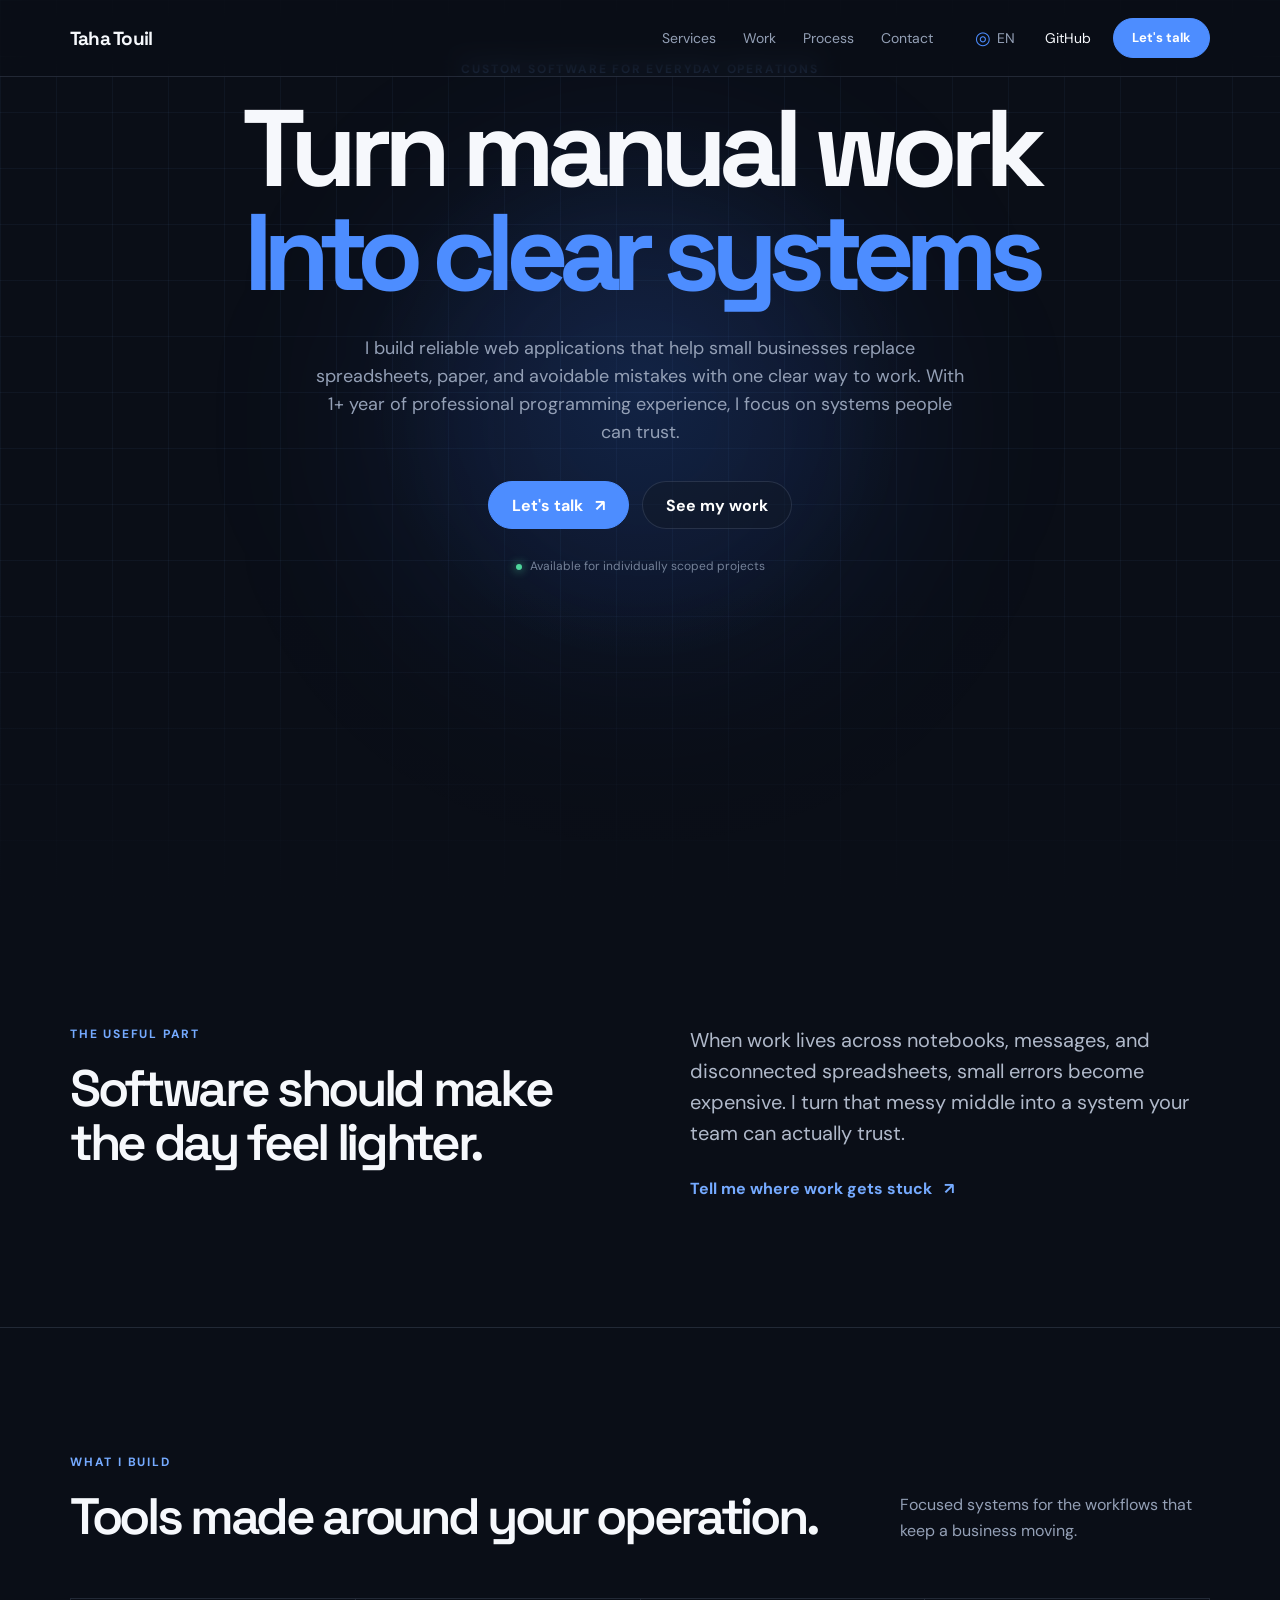
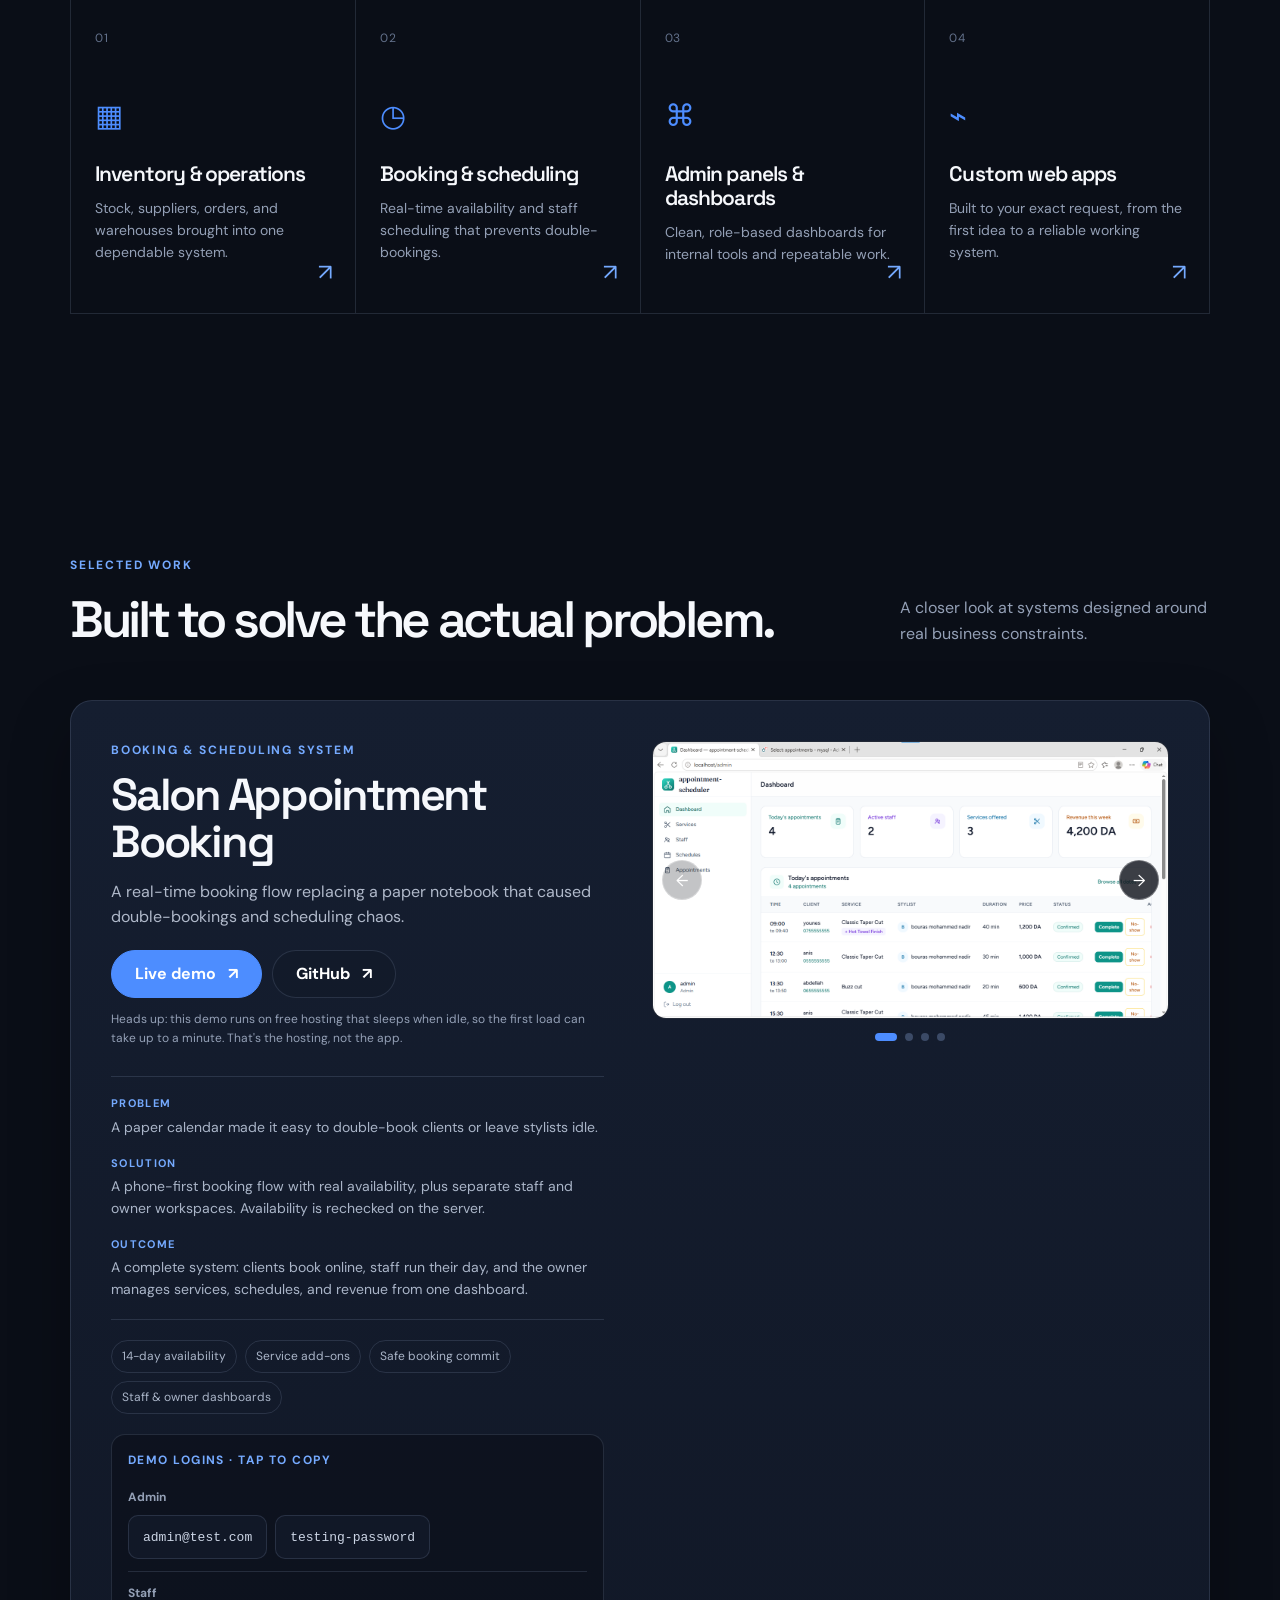
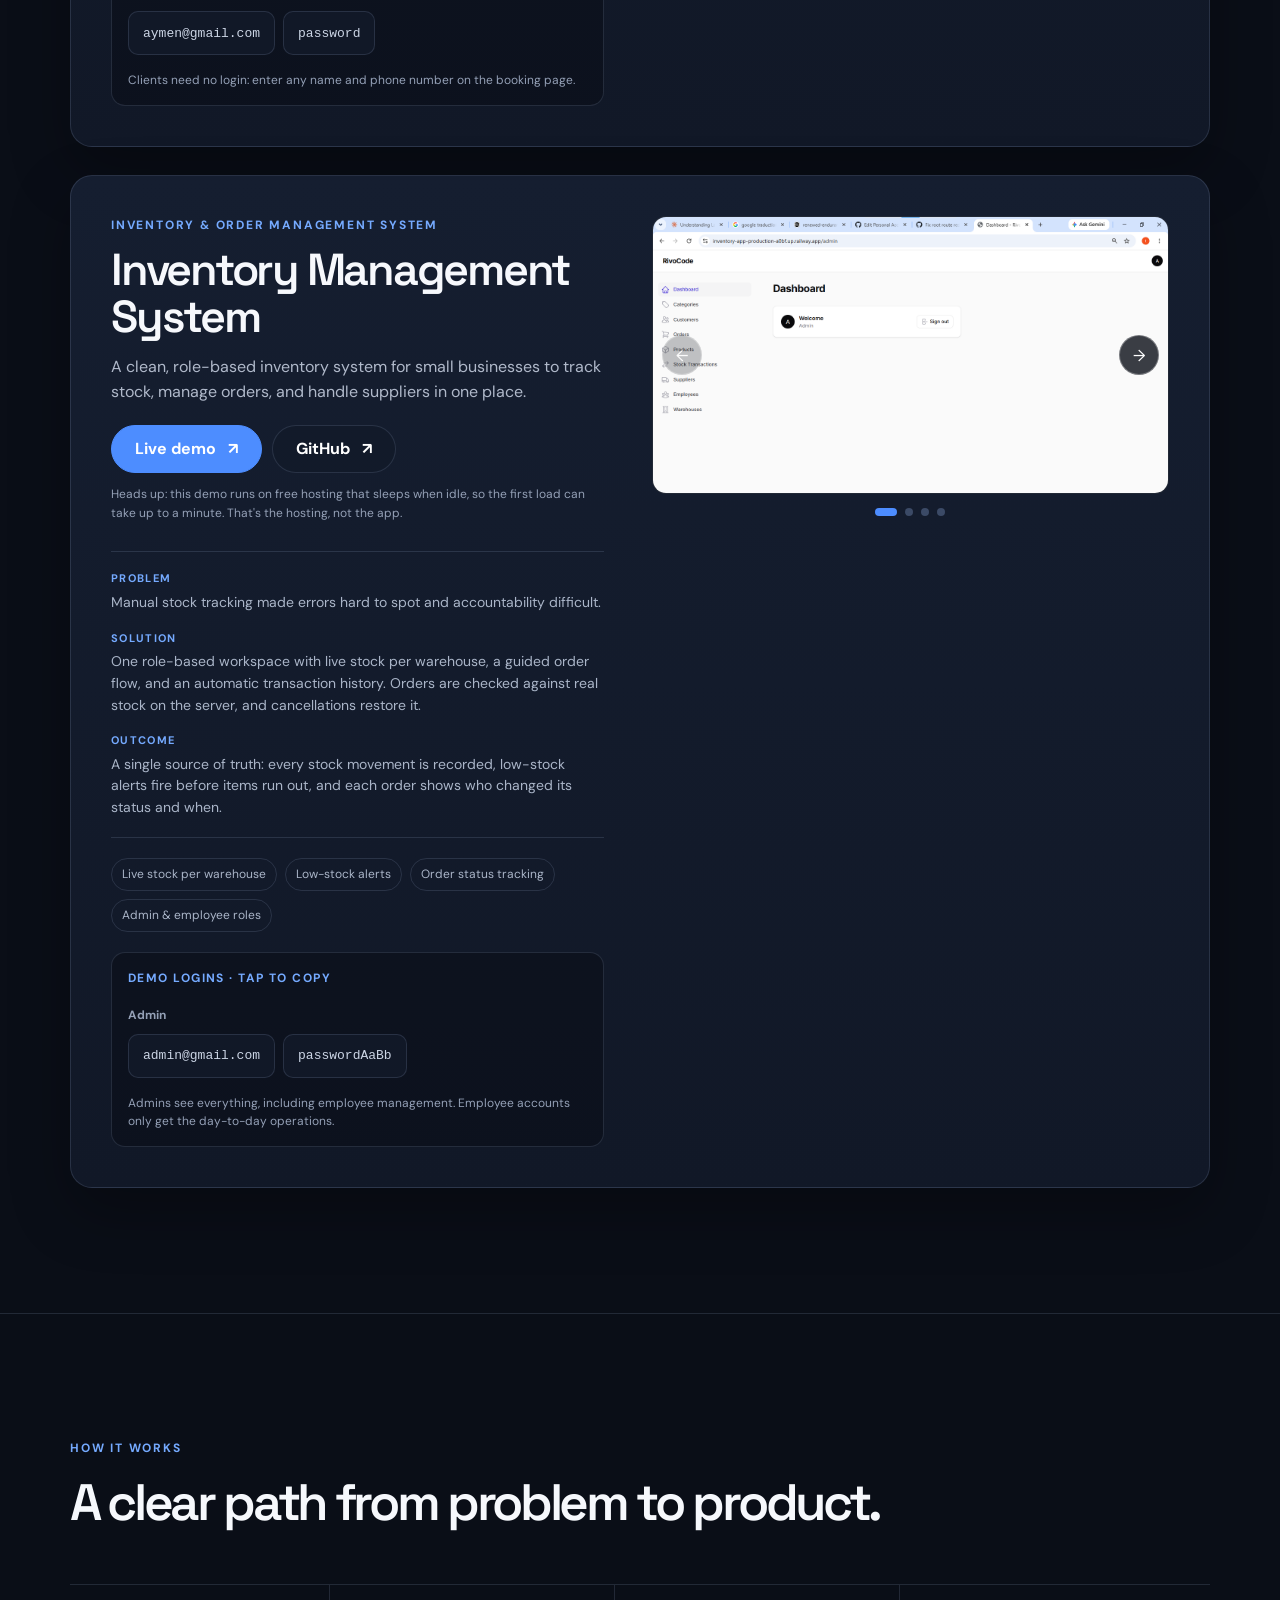
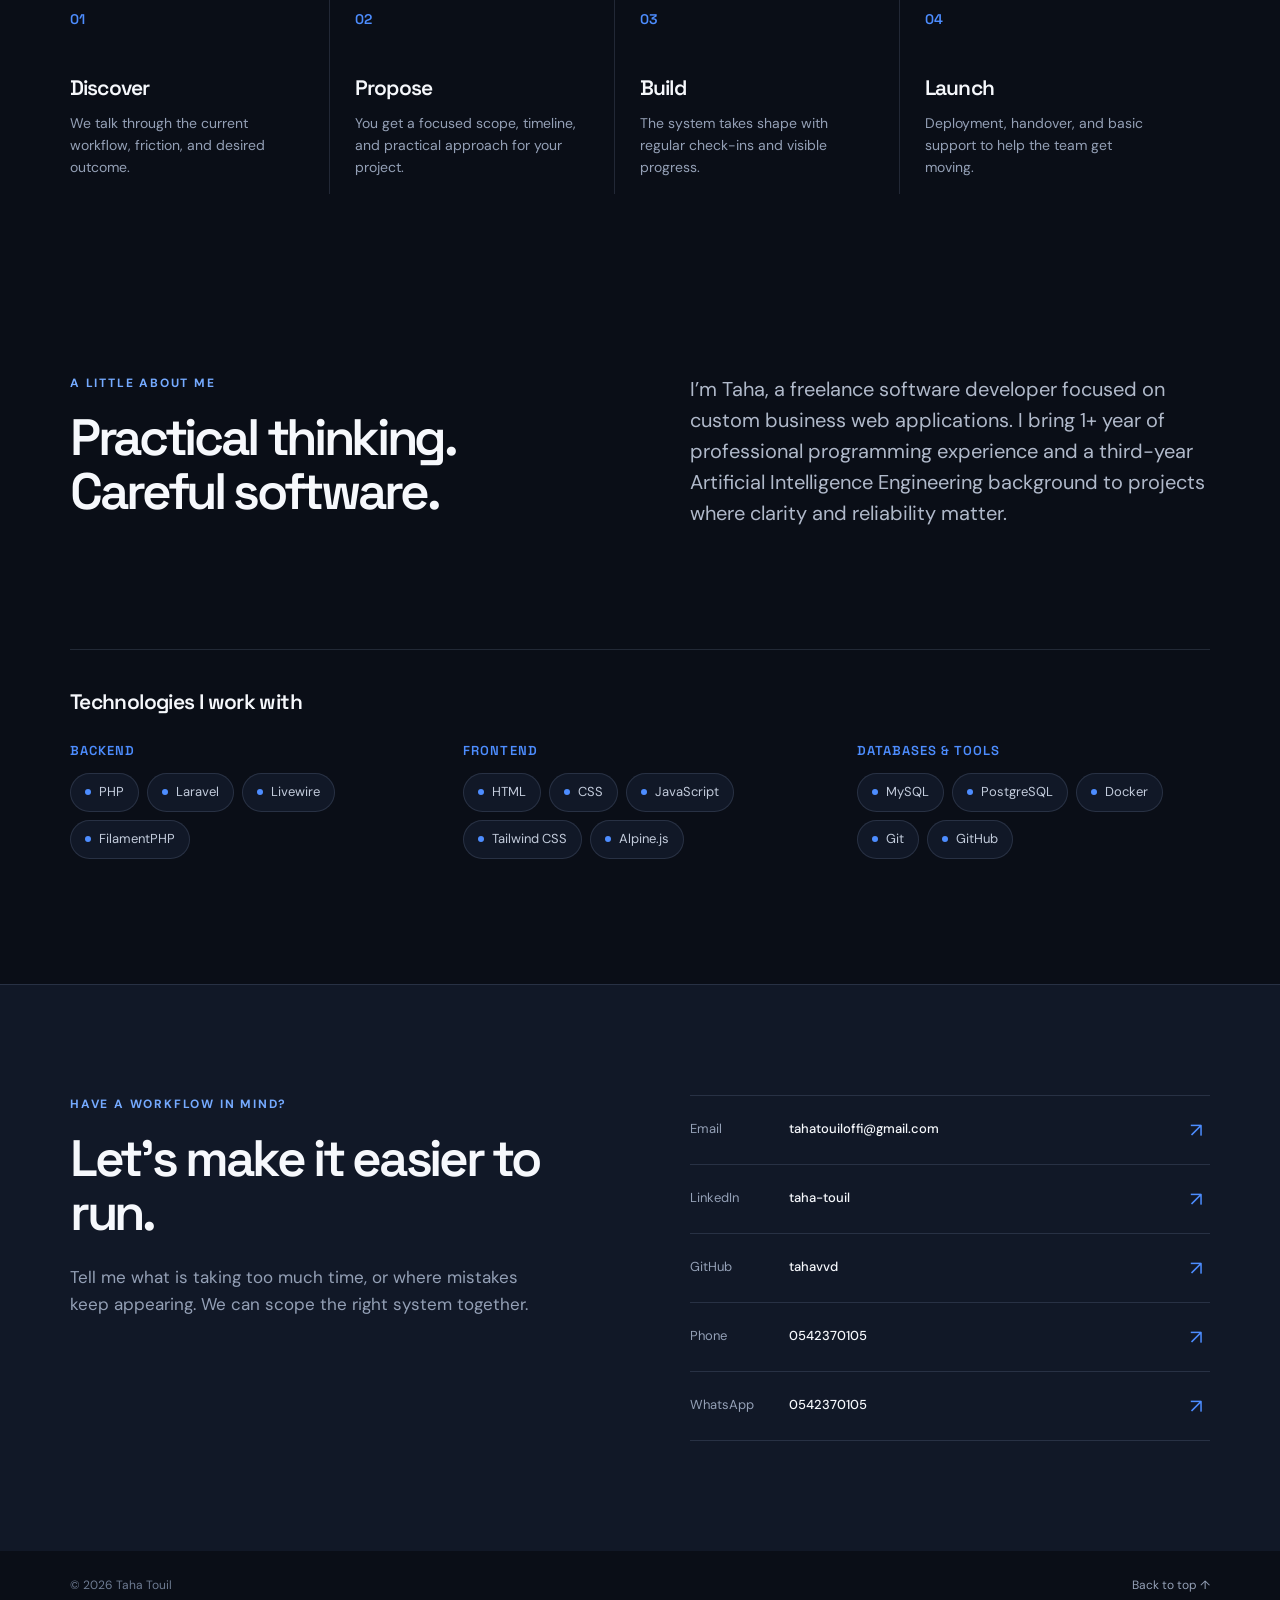
==== commit e1cf661c: "feat: add favicon and app icons from logo" ====
--- a/index.html
+++ b/index.html
@@ -6,6 +6,11 @@
 	<meta name="viewport" content="width=device-width, initial-scale=1">
 	<meta name="description" content="Taha Touil builds practical custom software systems for small businesses.">
 	<title>Taha Touil | Custom Business Software</title>
+	<link rel="icon" href="icons/favicon.ico" sizes="any">
+	<link rel="icon" type="image/png" sizes="32x32" href="icons/favicon-32.png">
+	<link rel="icon" type="image/png" sizes="16x16" href="icons/favicon-16.png">
+	<link rel="apple-touch-icon" sizes="180x180" href="icons/apple-touch-icon.png">
+	<meta name="theme-color" content="#0a0e17">
 	<link rel="preconnect" href="https://fonts.googleapis.com">
 	<link rel="preconnect" href="https://fonts.gstatic.com" crossorigin>
 	<link
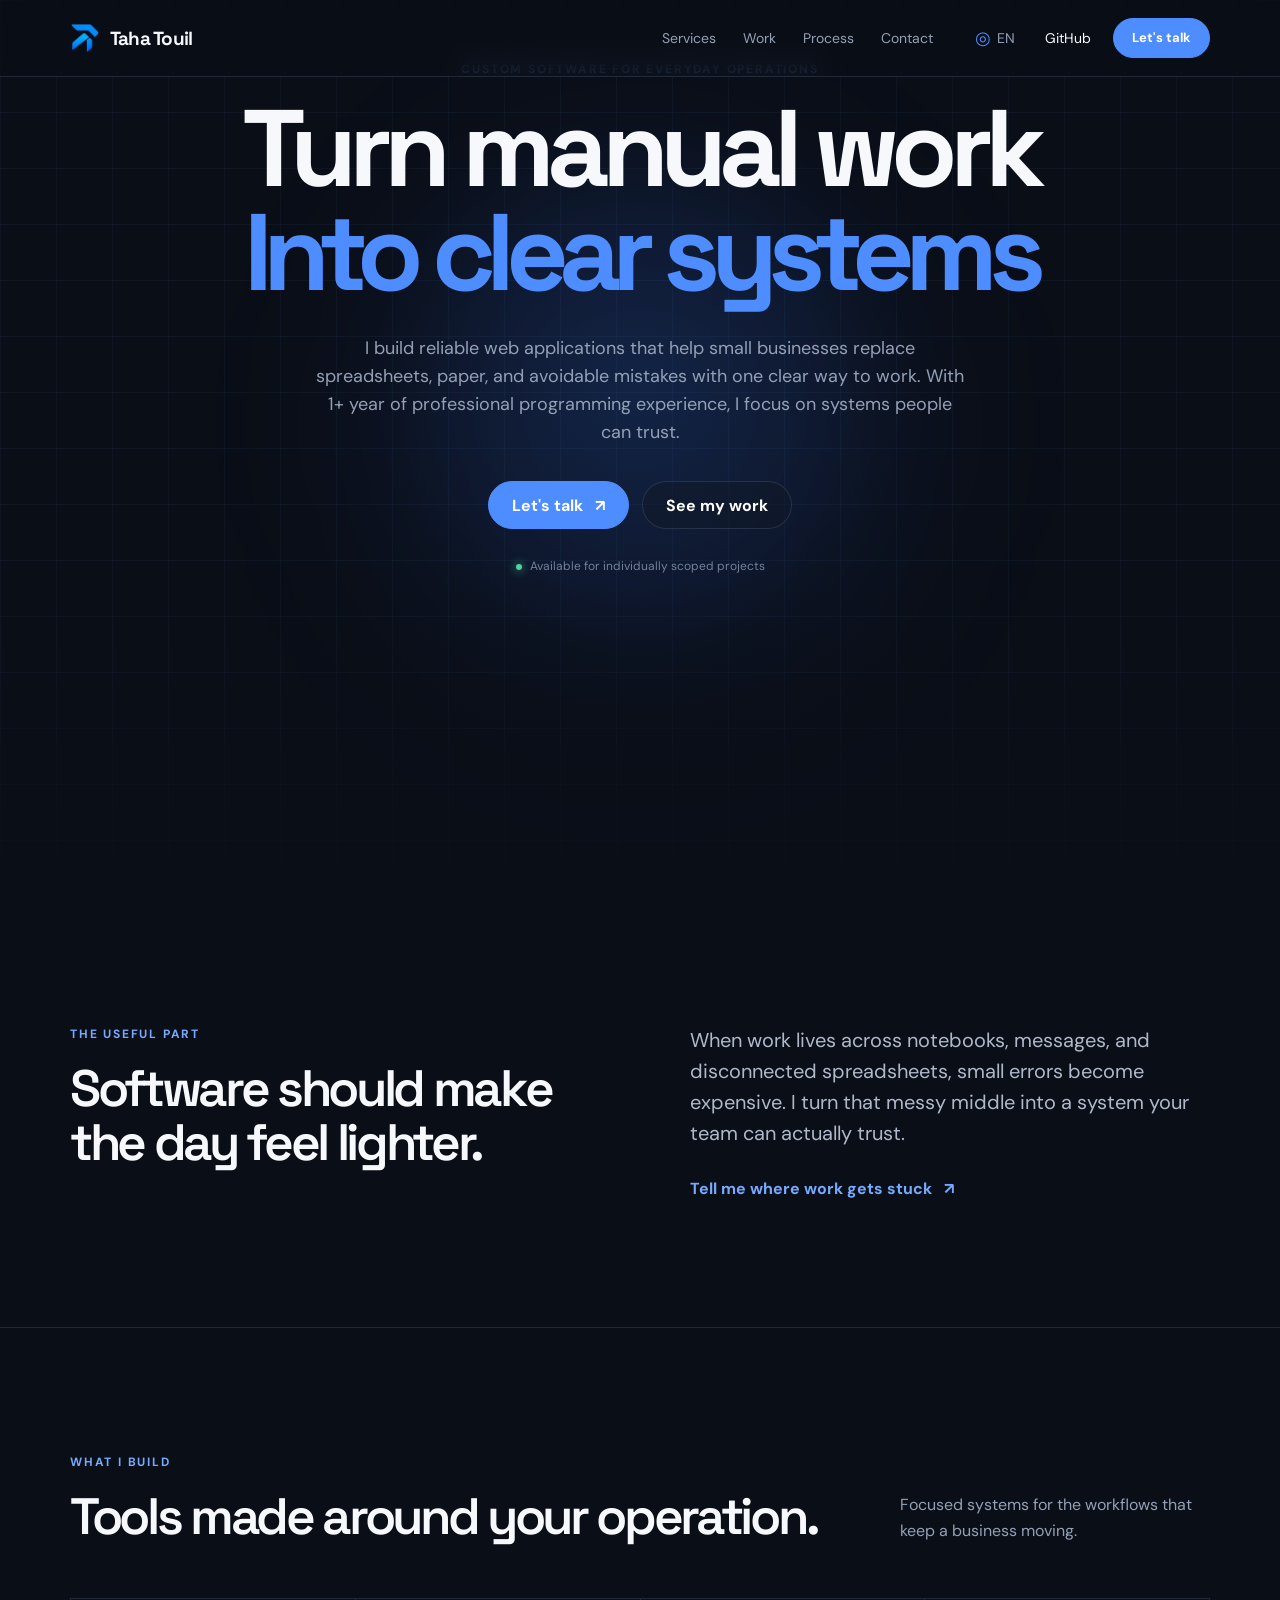
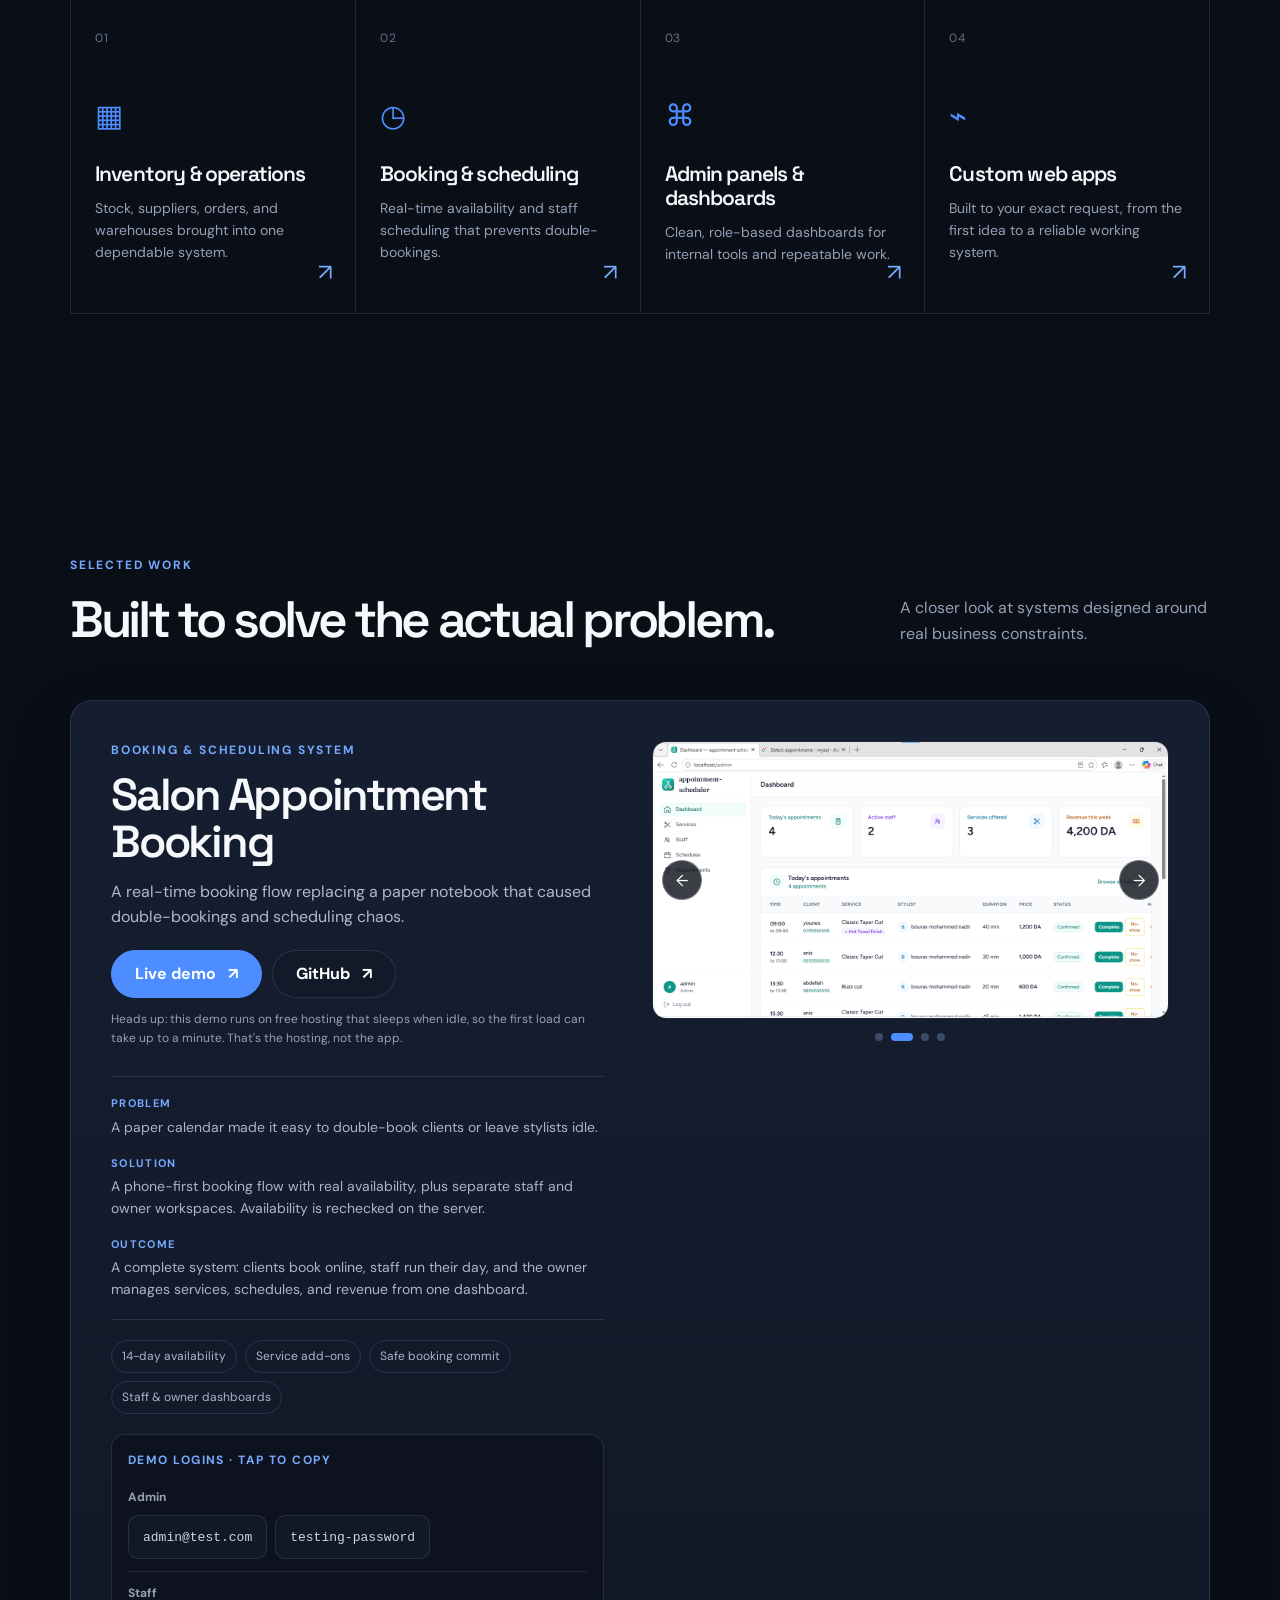
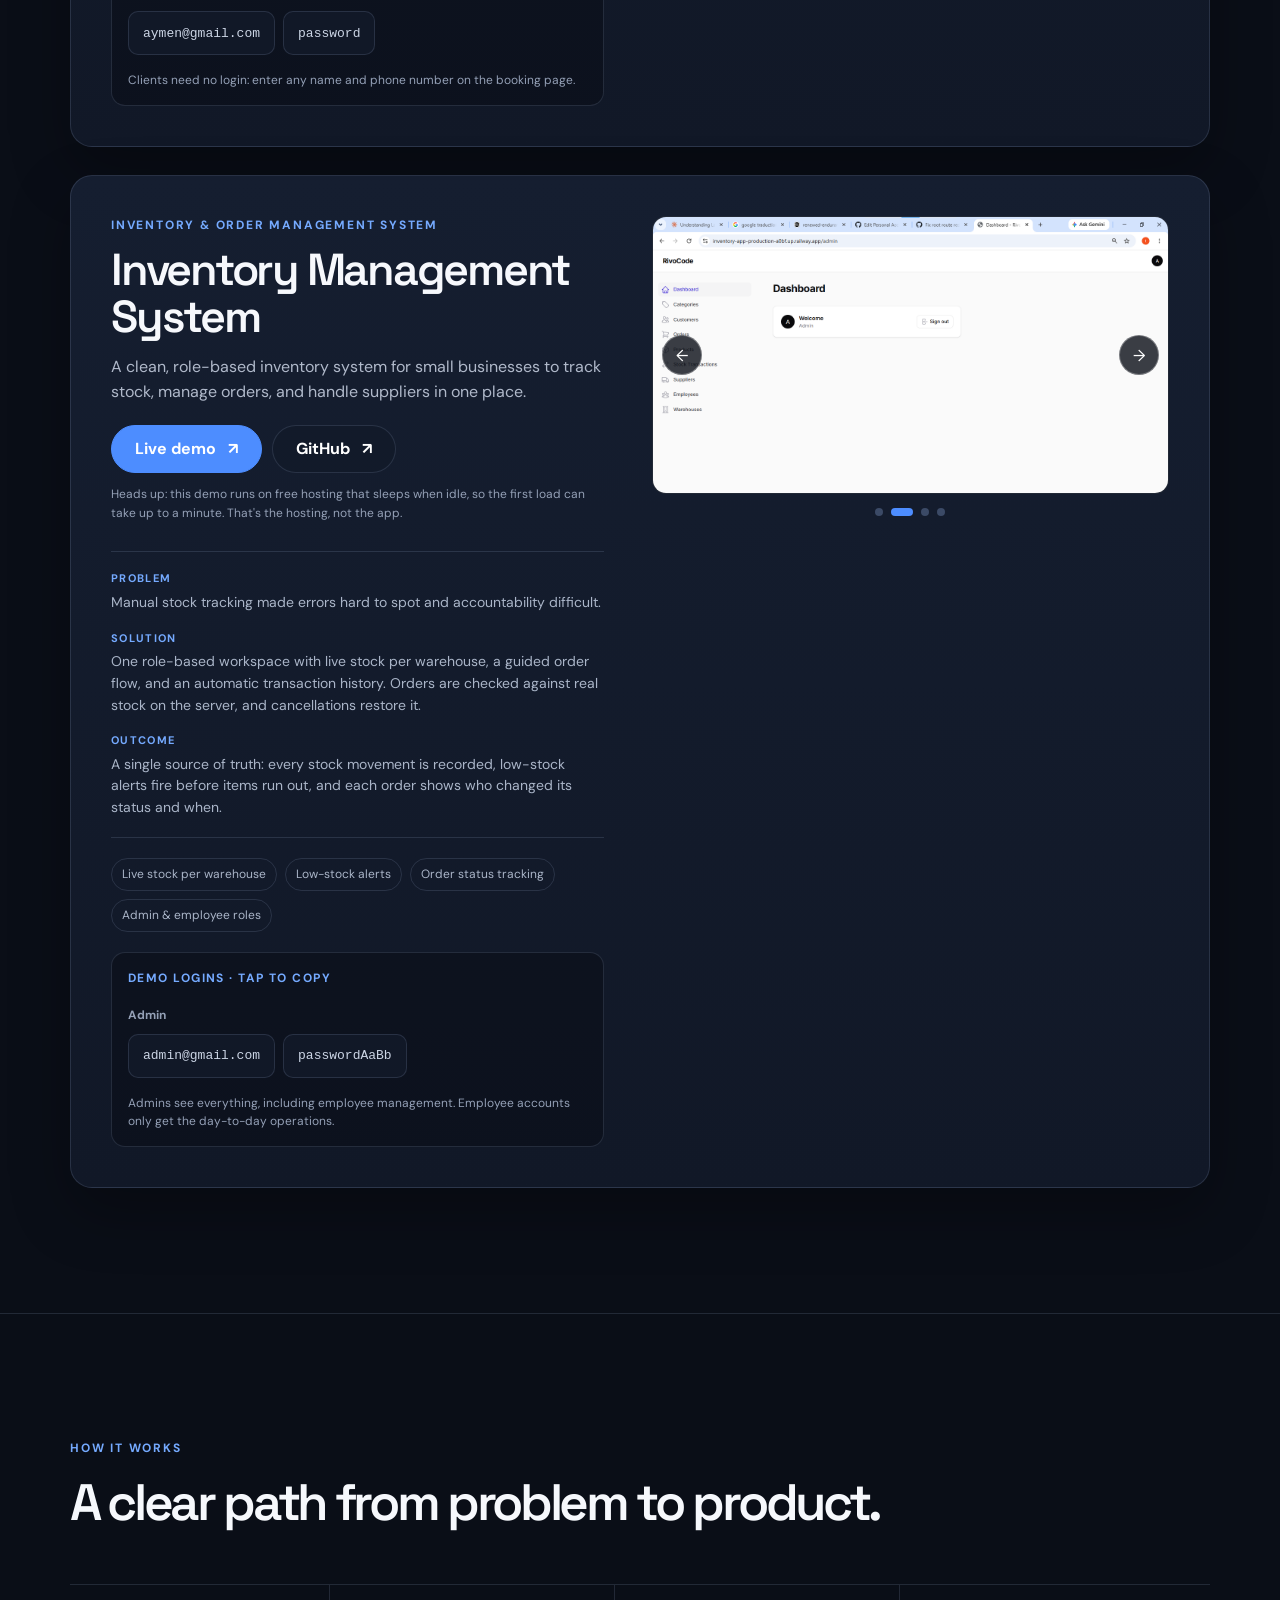
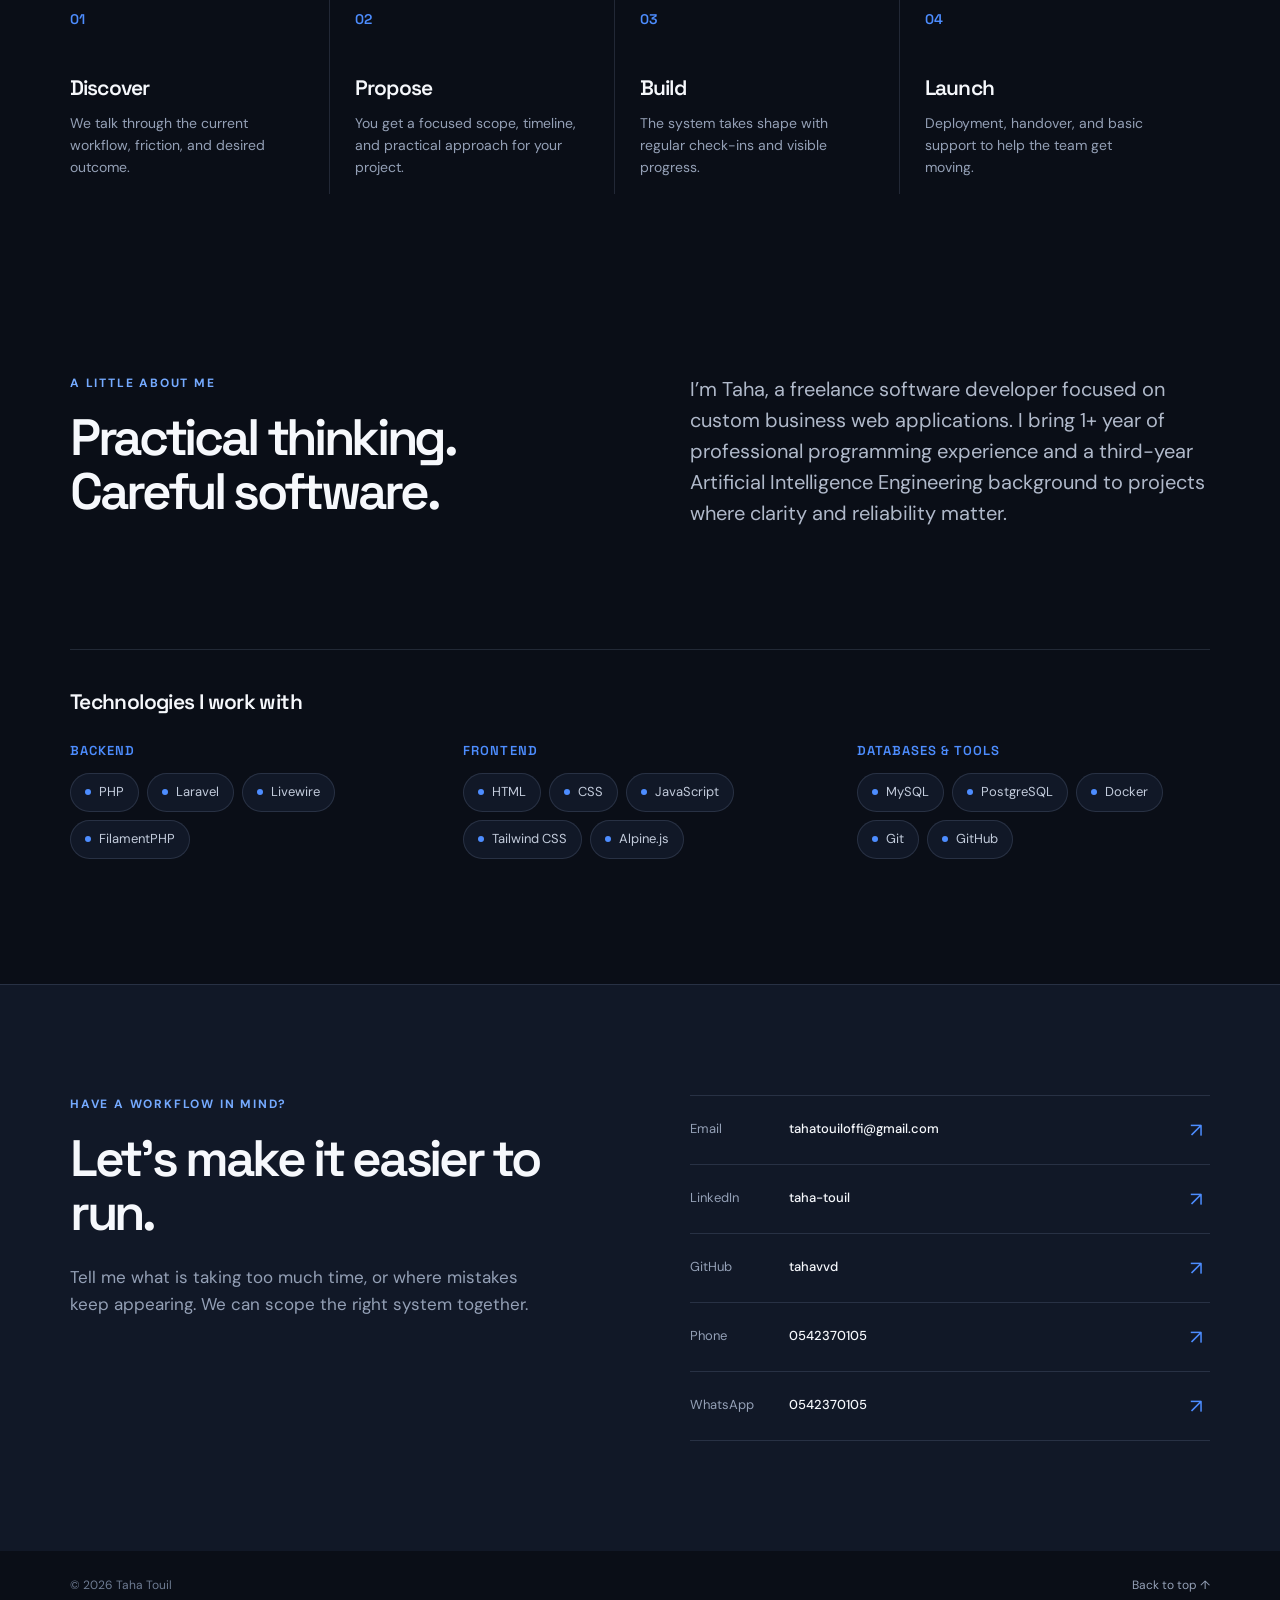
==== commit 8f739486: "addning stuff" ====
--- a/index.html
+++ b/index.html
@@ -17,12 +17,26 @@
 		href="https://fonts.googleapis.com/css2?family=DM+Sans:wght@400;500;600;700&family=Space+Grotesk:wght@500;600;700&display=swap"
 		rel="stylesheet">
 	<link rel="stylesheet" href="styles.css">
+
+	<meta property="og:type" content="website">
+	<meta property="og:site_name" content="Taha Touil">
+	<meta property="og:title" content="Taha Touil | Custom Business Software">
+	<meta property="og:description"
+		content="I build practical custom software systems for small businesses: booking, inventory, and operations tools.">
+	<meta property="og:url" content="https://YOUR-DOMAIN.com/">
+	<meta property="og:image" content="https://YOUR-DOMAIN.com/icons/og-image.png">
+	<meta property="og:image:width" content="1200">
+	<meta property="og:image:height" content="630">
+	<meta name="twitter:card" content="summary_large_image">
 </head>
 
 <body>
 	<header class="site-header" id="top">
 		<nav class="nav container" aria-label="Main navigation">
-			<a class="brand" href="#top" aria-label="Taha Touil home">Taha Touil</a>
+			<a class="brand" href="#top" aria-label="Taha Touil home">
+				<img class="brand-logo" src="icons/logo-mark.png" alt="" width="30" height="30">
+				<span>Taha Touil</span>
+			</a>
 			<div class="nav-links">
 				<a href="#services" data-i18n="nav.services">Services</a>
 				<a href="#work" data-i18n="nav.work">Work</a>
--- a/styles.css
+++ b/styles.css
@@ -1205,4 +1205,10 @@
     padding: 7px 12px;
     font-size: 12px
   }
+}
+
+.brand-logo {
+  width: 30px;
+  height: 30px;
+  display: block;
 }
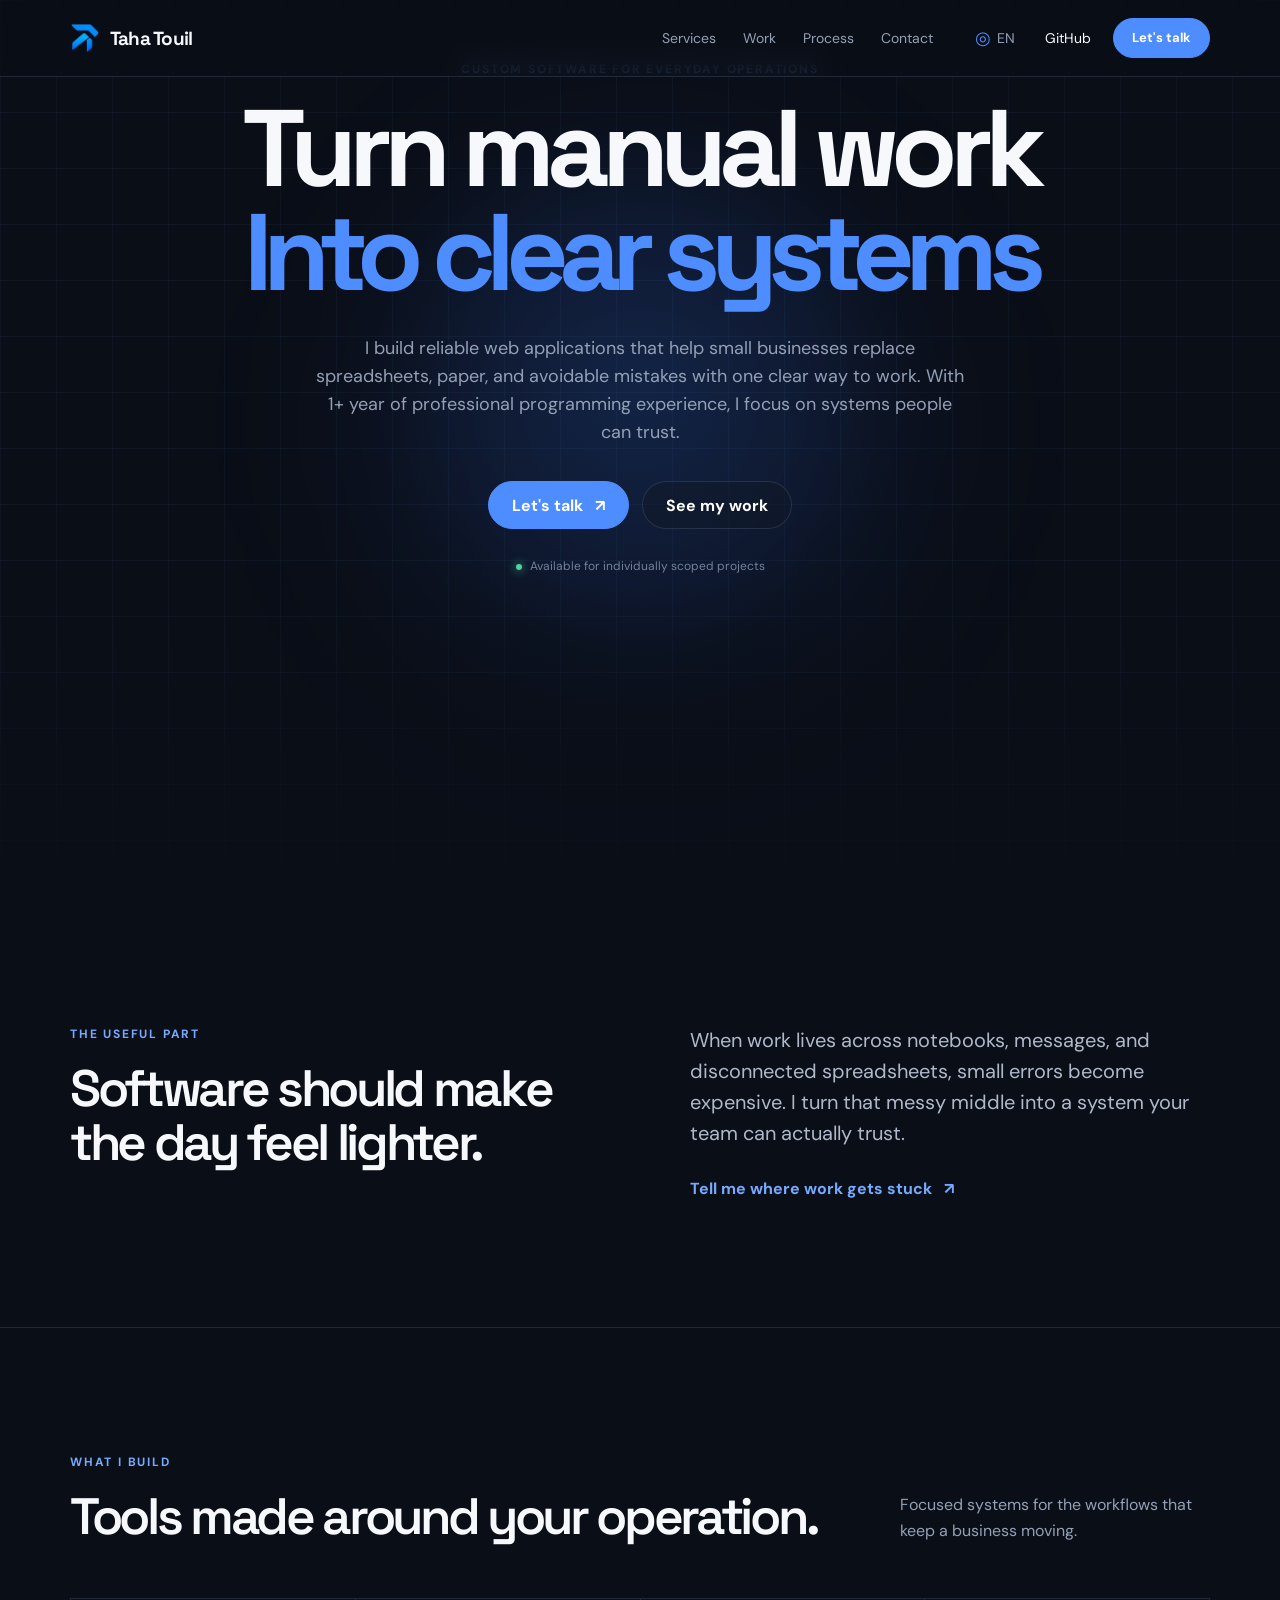
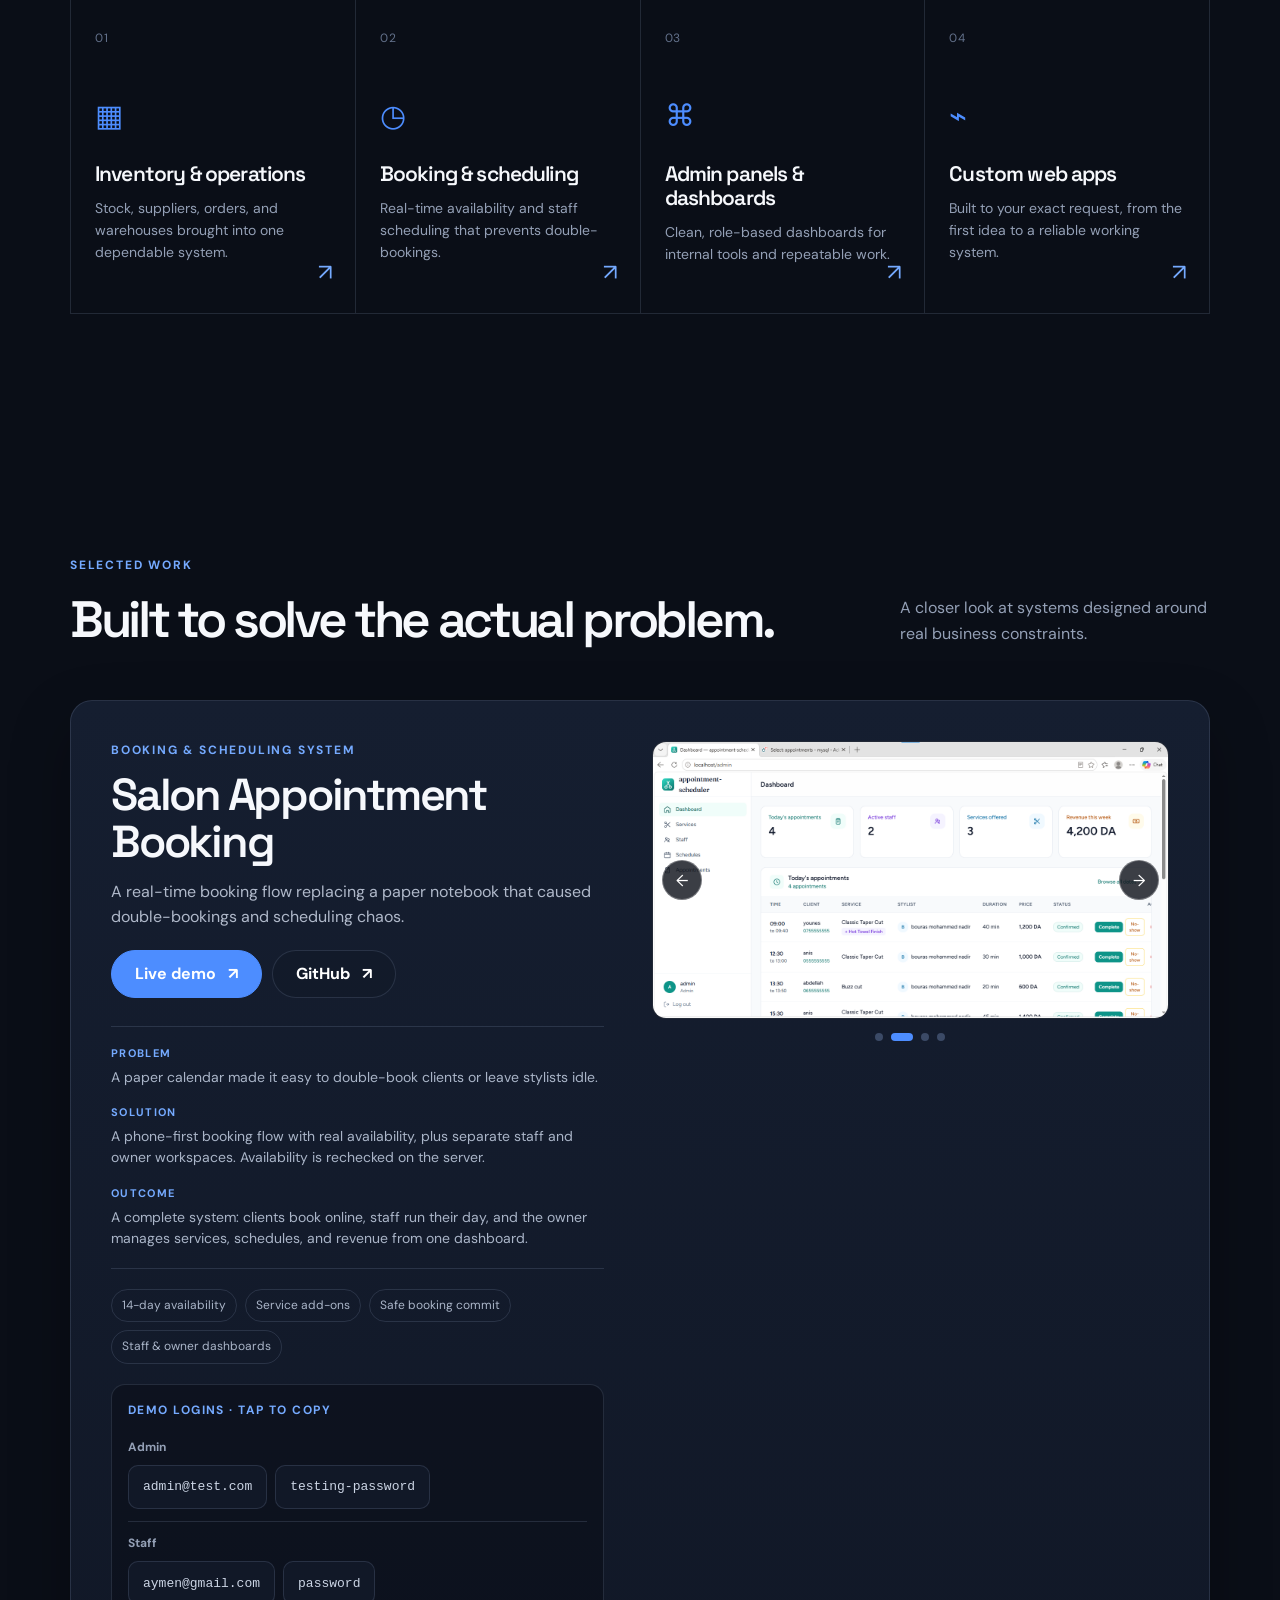
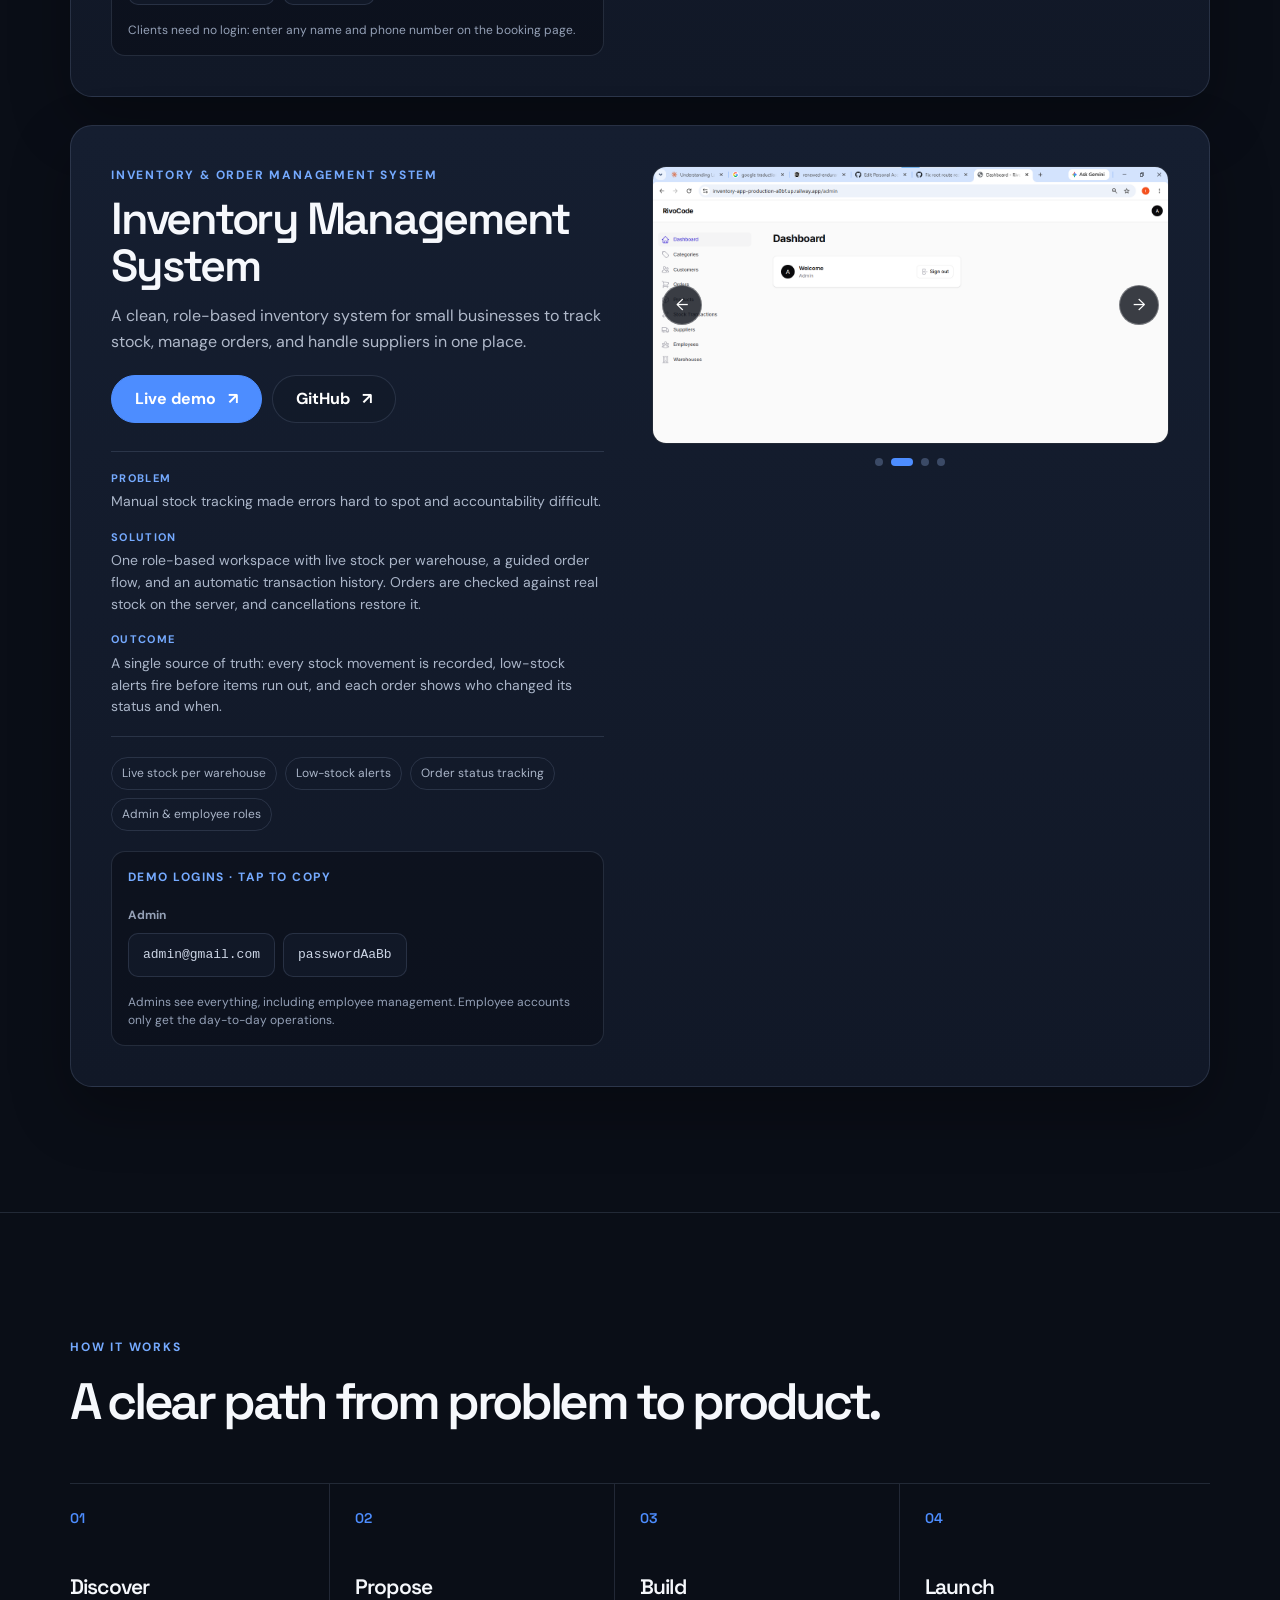
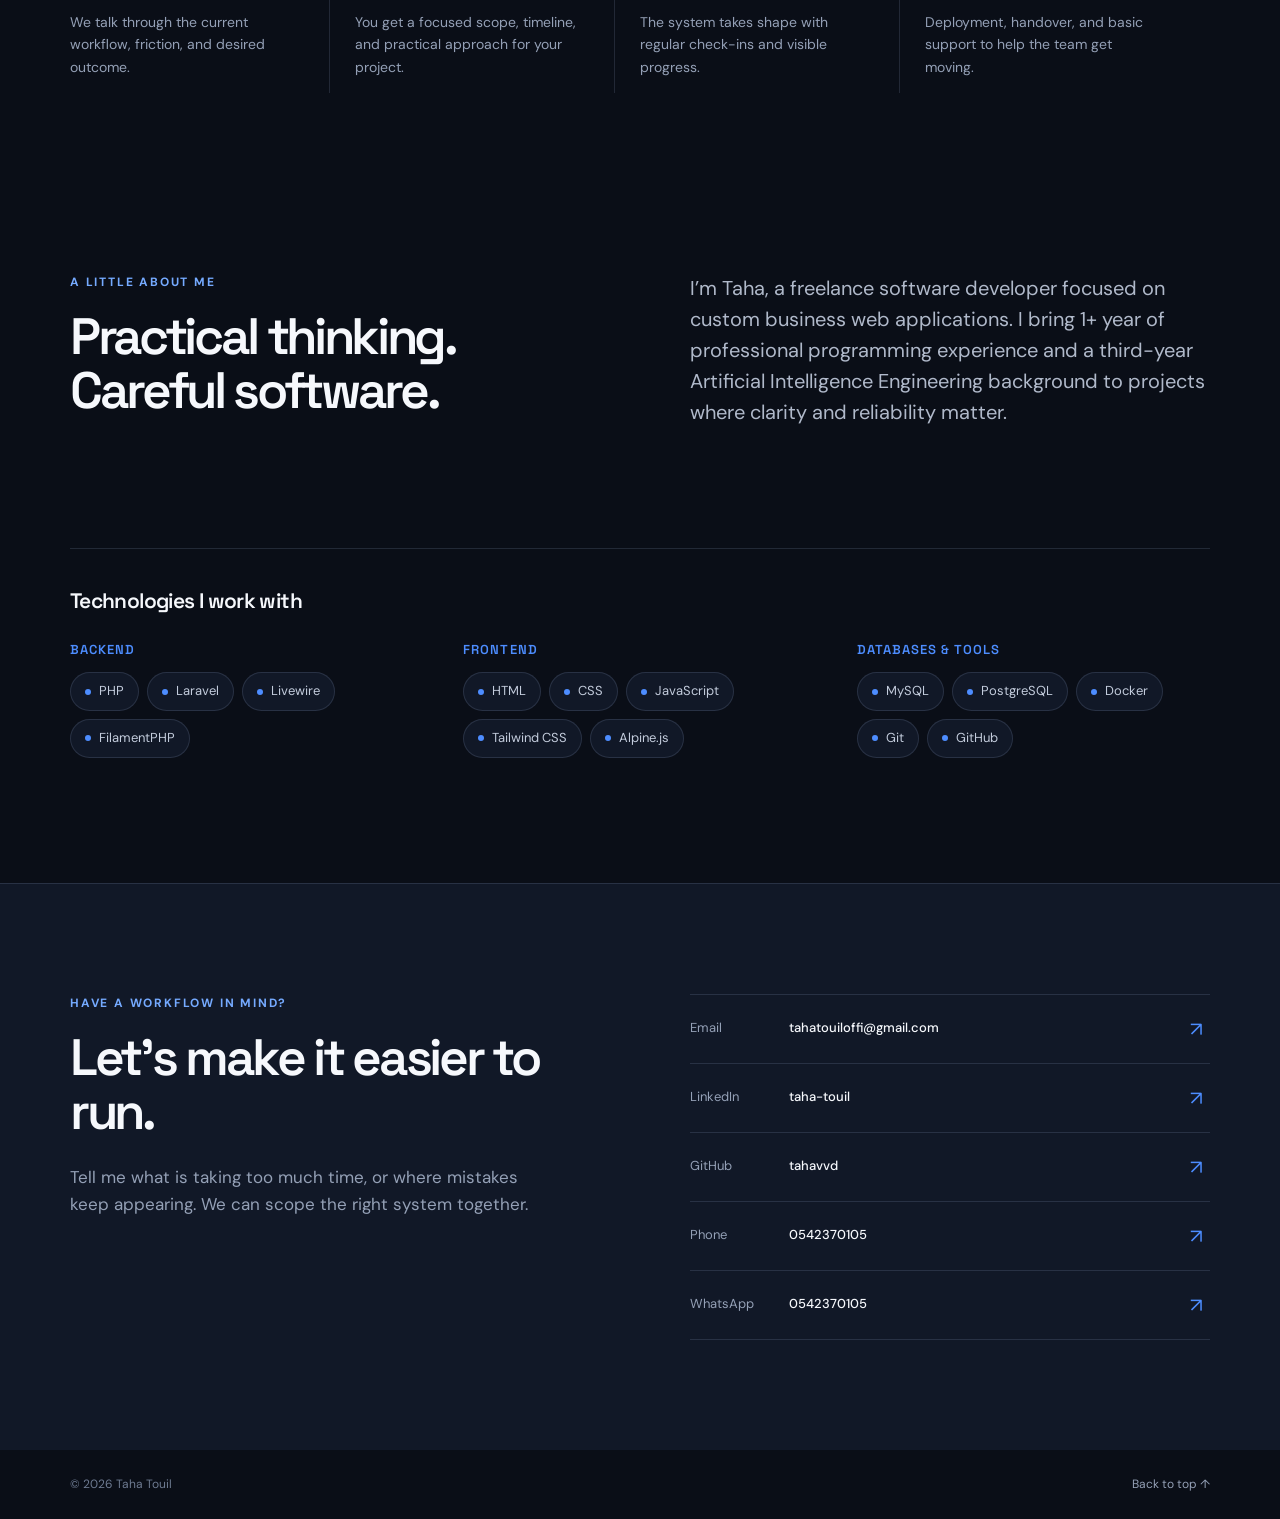
==== commit bb964312: "Remove hosting-sleep note, update inventory demo URL, add login params to demo links" ====
--- a/index.html
+++ b/index.html
@@ -22,9 +22,9 @@
 	<meta property="og:site_name" content="Taha Touil">
 	<meta property="og:title" content="Taha Touil | Custom Business Software">
 	<meta property="og:description"
-		content="I build practical custom software systems for small businesses: booking, inventory, and operations tools.">
-	<meta property="og:url" content="https://YOUR-DOMAIN.com/">
-	<meta property="og:image" content="https://YOUR-DOMAIN.com/icons/og-image.png">
+		content="I build practical custom software systems for businesses: inventory, booking and operations tools.">
+	<meta property="og:url" content="https://taha-touill.onrender.com/">
+	<meta property="og:image" content="https://taha-touill.onrender.com/icons/og-image.png">
 	<meta property="og:image:width" content="1200">
 	<meta property="og:image:height" content="630">
 	<meta name="twitter:card" content="summary_large_image">
@@ -143,14 +143,12 @@
 						<p class="case-tagline" data-i18n="booking.tagline">A real-time booking flow replacing a
 							paper notebook that caused double-bookings and scheduling chaos.</p>
 						<div class="case-actions">
-							<a class="button" href="https://salon-booking-ggxo.onrender.com/login" target="_blank"
-								rel="noreferrer" data-i18n="work.live">Live demo <span>↗</span></a>
+							<a class="button"
+								href="https://salon-booking-ggxo.onrender.com/login?email=admin%40test.com&password=testing-password"
+								target="_blank" rel="noreferrer" data-i18n="work.live">Live demo <span>↗</span></a>
 							<a class="button button-ghost" href="https://github.com/tahavvd/appointment-booking-system"
 								target="_blank" rel="noreferrer">GitHub <span>↗</span></a>
 						</div>
-						<p class="case-note" data-i18n="booking.note">Heads up: this demo runs on free hosting that
-							sleeps when idle, so the first load can take up to a minute. That's the hosting, not the
-							app.</p>
 					</header>
 
 					<div class="case-gallery" data-case-gallery>
@@ -228,14 +226,12 @@
 						<p class="case-tagline" data-i18n="inventory.tagline">A clean, role-based inventory system for
 							small businesses to track stock, manage orders, and handle suppliers in one place.</p>
 						<div class="case-actions">
-							<a class="button" href="https://inventory-app-utf1.onrender.com/admin/login" target="_blank"
-								rel="noreferrer" data-i18n="work.live">Live demo <span>↗</span></a>
+							<a class="button"
+								href="https://inventory-app-2sxx.onrender.com/admin/login?email=admin%40gmail.com&password=passwordAaBb"
+								target="_blank" rel="noreferrer" data-i18n="work.live">Live demo <span>↗</span></a>
 							<a class="button button-ghost" href="https://github.com/tahavvd/inventory-app"
 								target="_blank" rel="noreferrer">GitHub <span>↗</span></a>
 						</div>
-						<p class="case-note" data-i18n="inventory.note">Heads up: this demo runs on free hosting that
-							sleeps when idle, so the first load can take up to a minute. That's the hosting, not the
-							app.</p>
 					</header>
 
 					<div class="case-gallery" data-case-gallery>
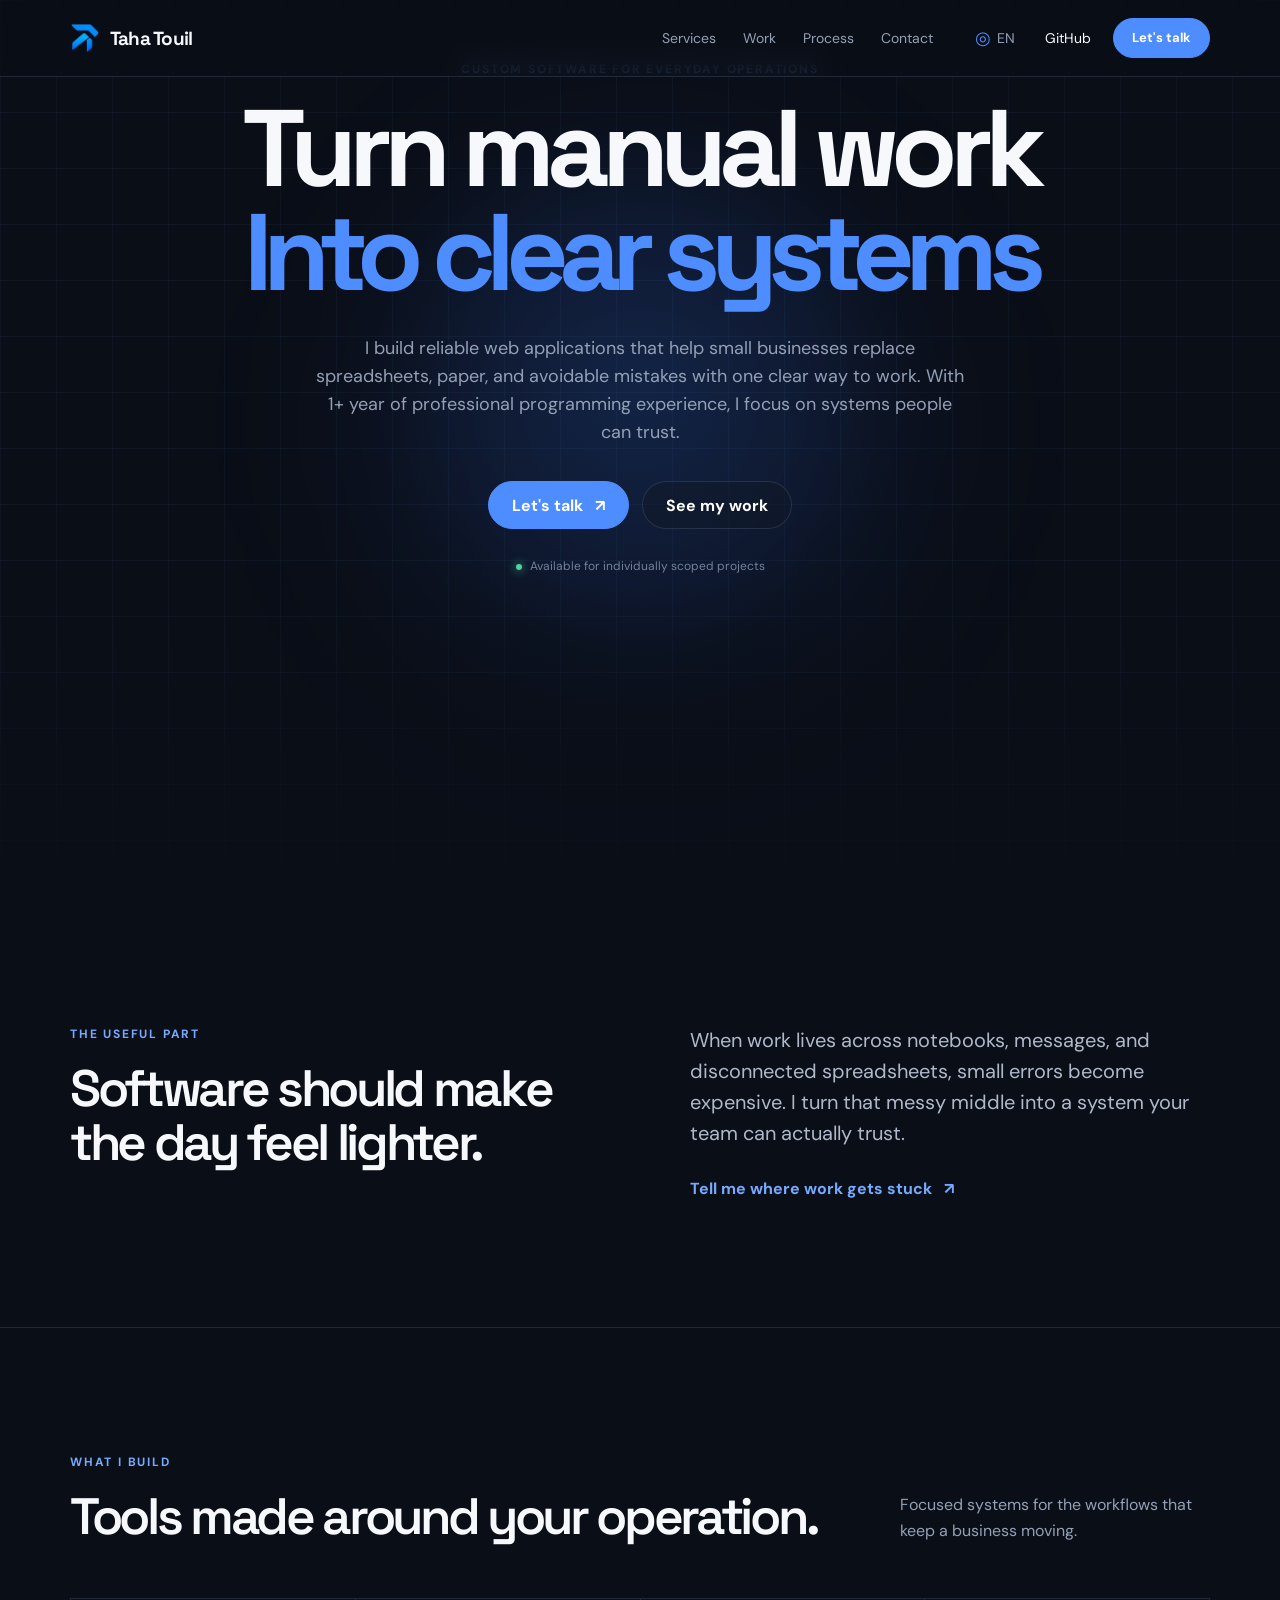
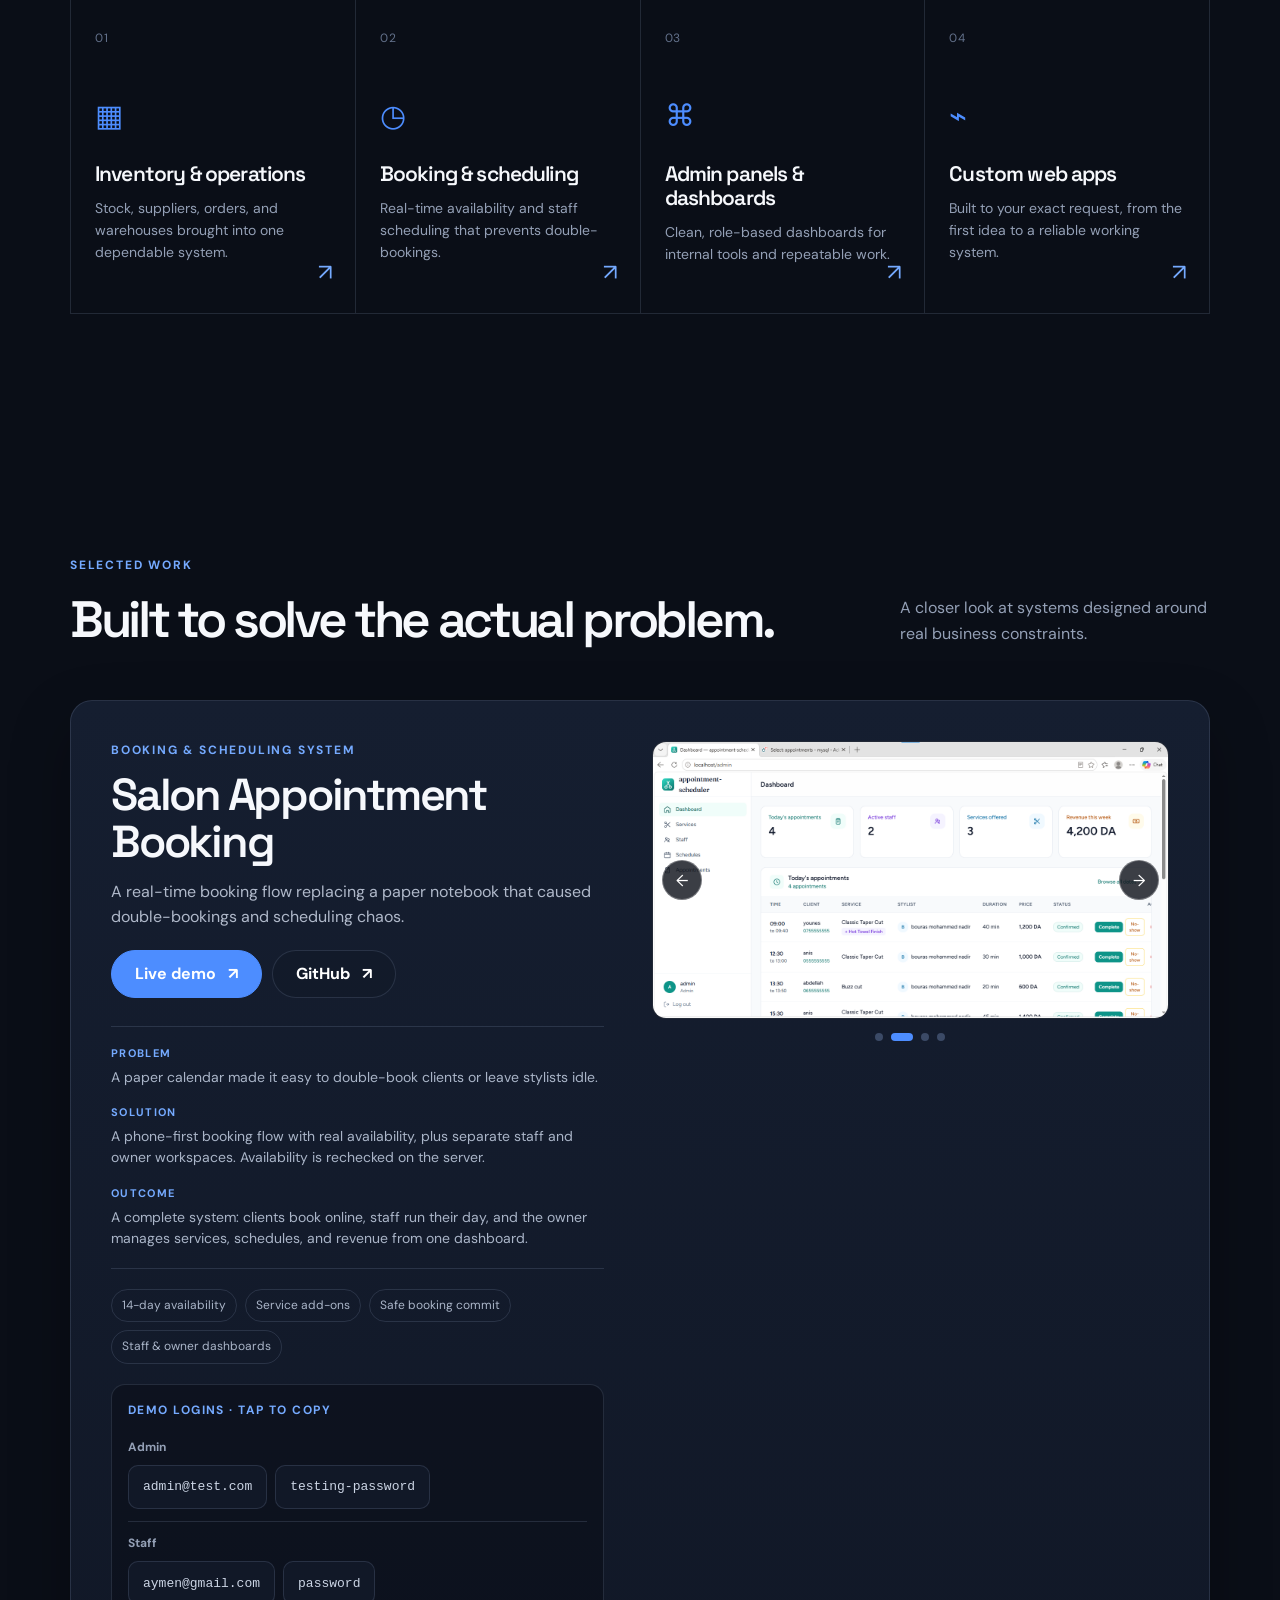
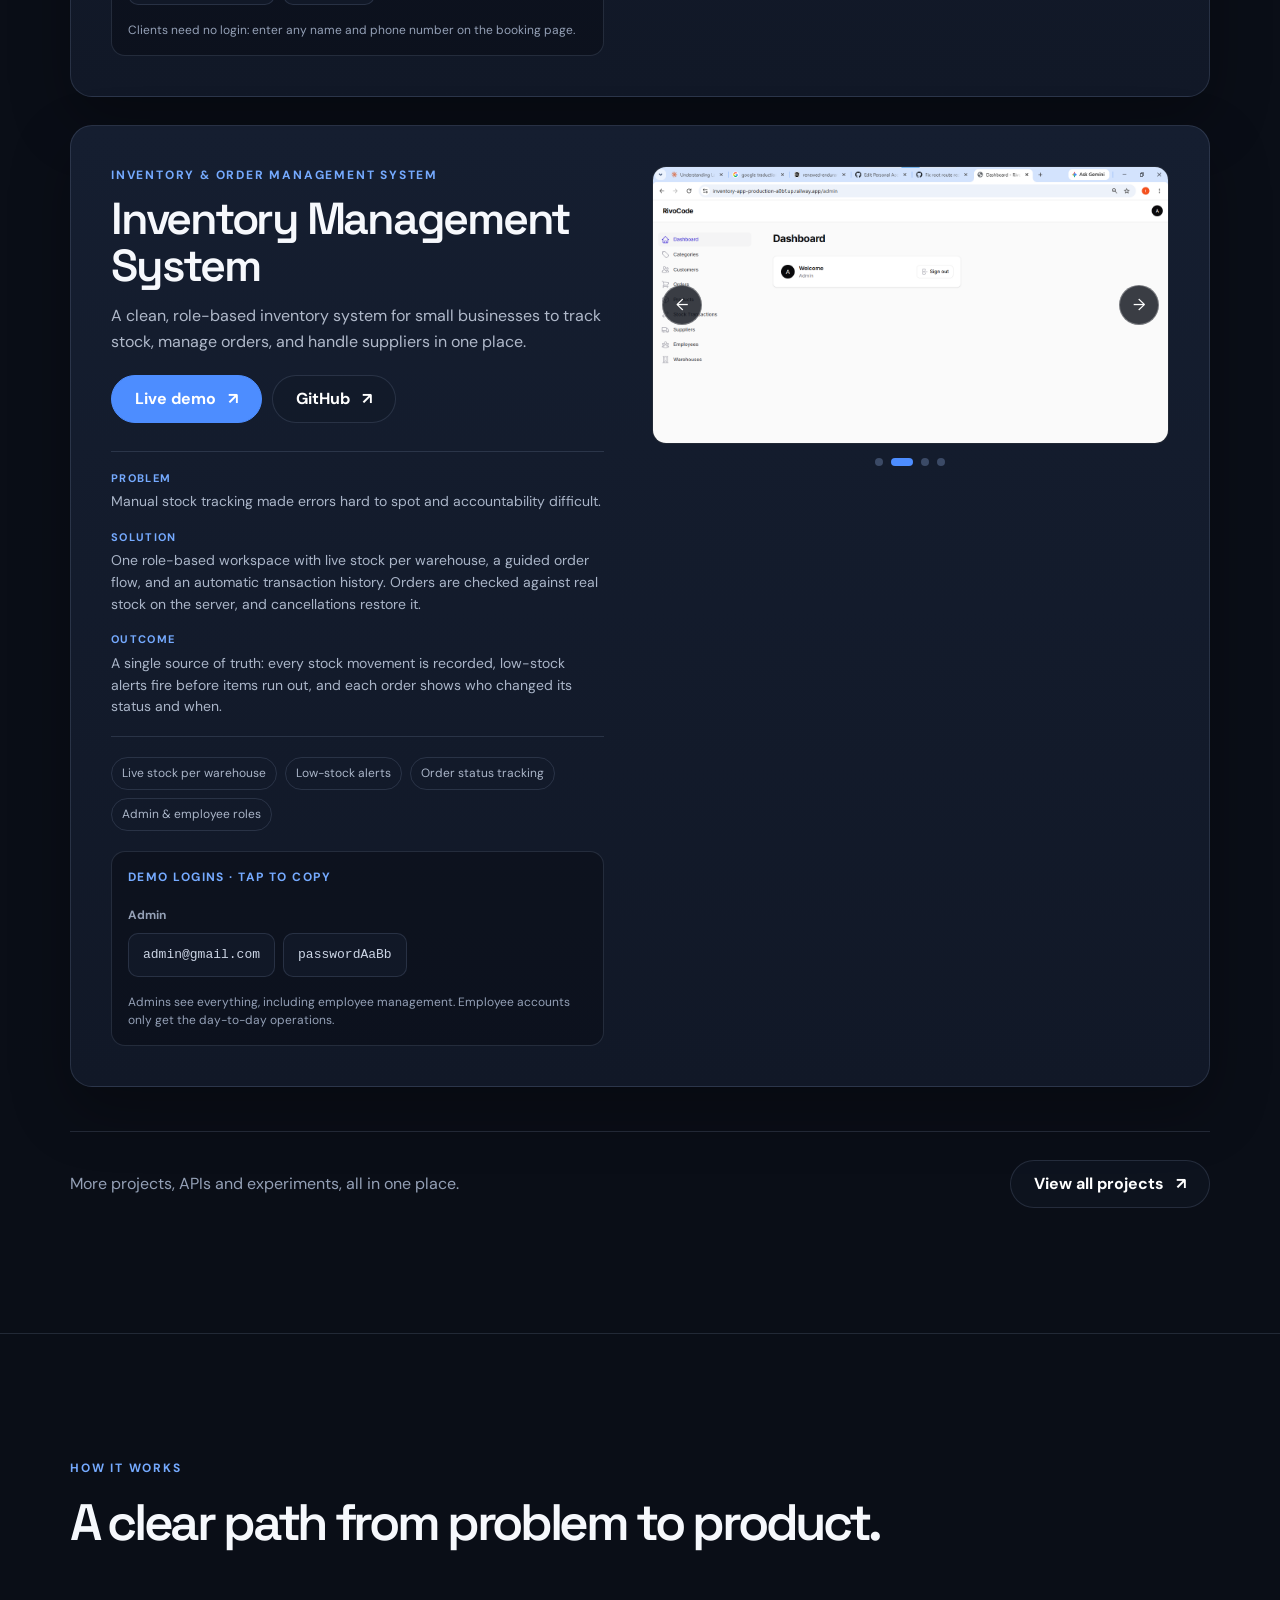
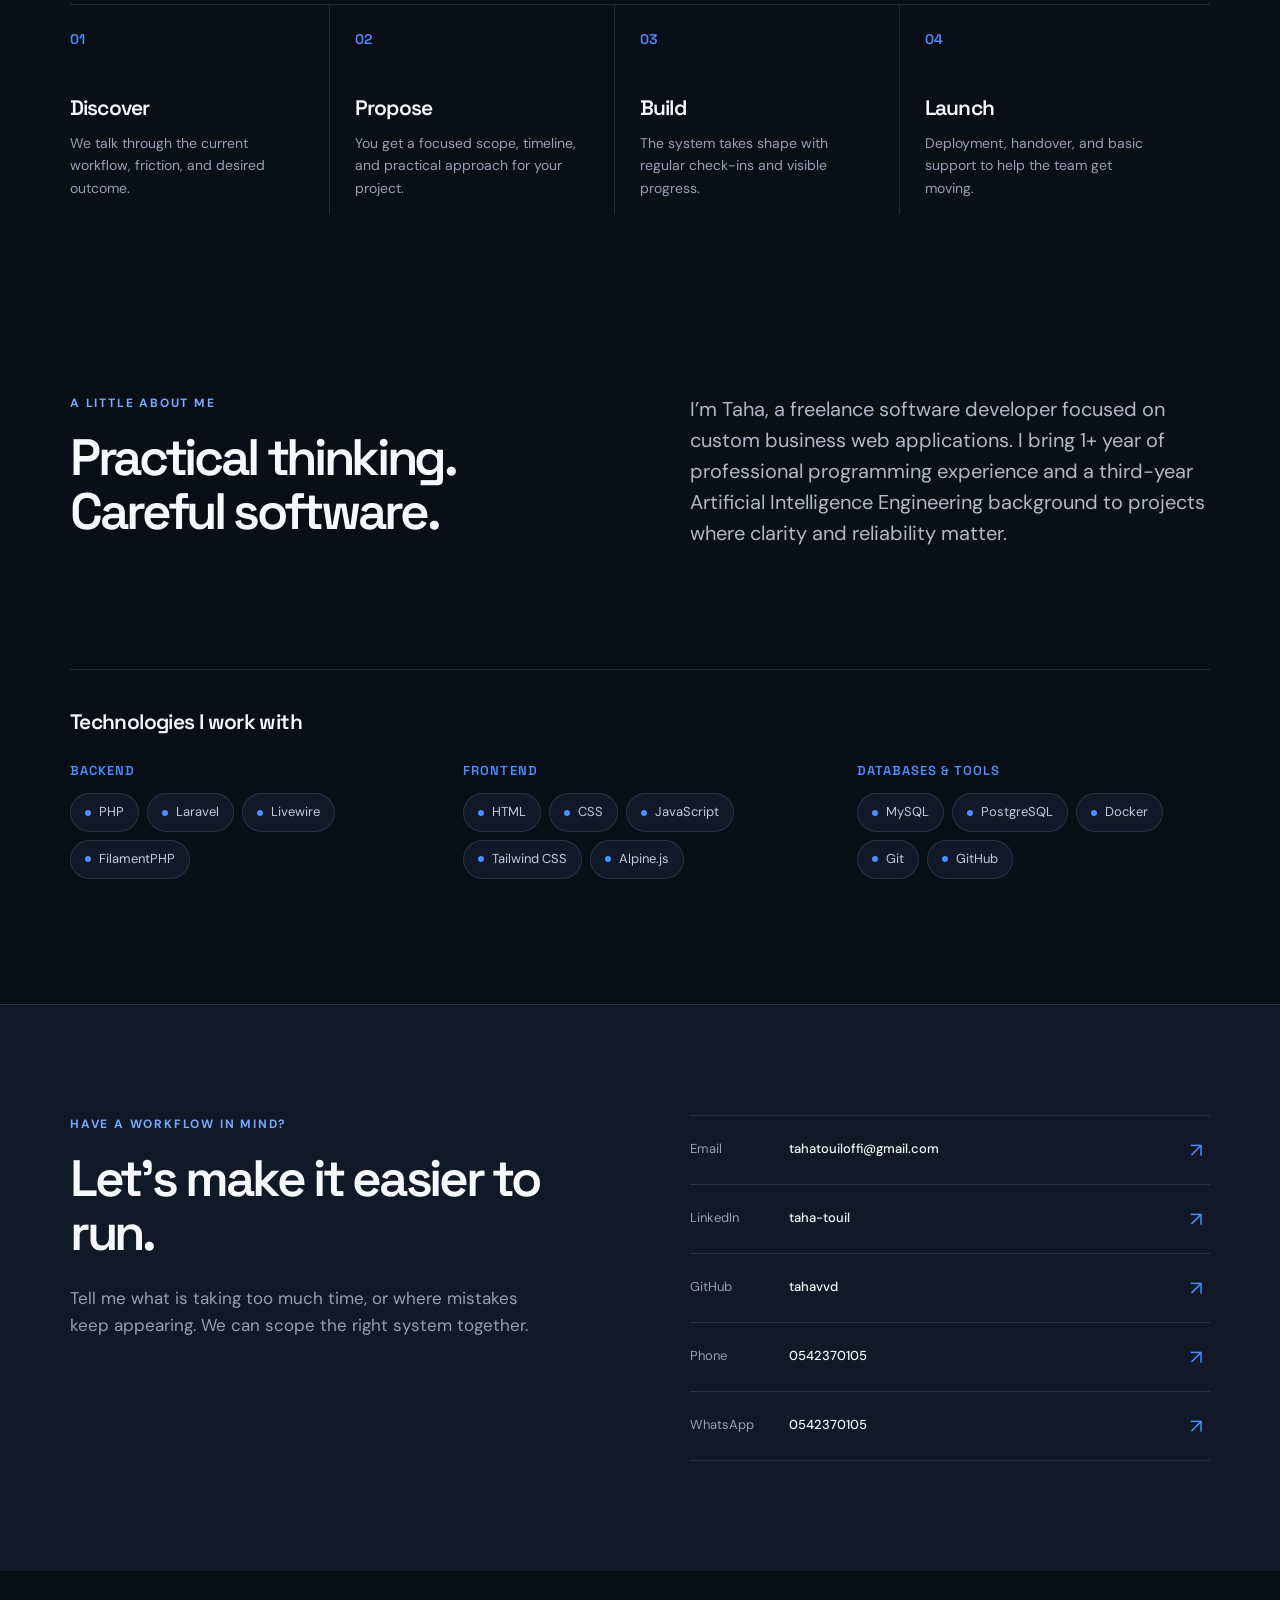
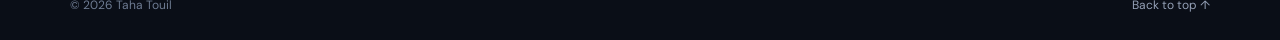
==== commit cb3e21d7: "Add projects page with link from Selected work" ====
--- a/index.html
+++ b/index.html
@@ -227,7 +227,7 @@
 							small businesses to track stock, manage orders, and handle suppliers in one place.</p>
 						<div class="case-actions">
 							<a class="button"
-								href="https://inventory-app-2sxx.onrender.com/admin/login?email=admin%40gmail.com&password=passwordAaBb"
+								href="https://inventory-app.wasmer.app/admin/login?email=admin%40gmail.com&password=passwordAaBb"
 								target="_blank" rel="noreferrer" data-i18n="work.live">Live demo <span>↗</span></a>
 							<a class="button button-ghost" href="https://github.com/tahavvd/inventory-app"
 								target="_blank" rel="noreferrer">GitHub <span>↗</span></a>
@@ -297,6 +297,11 @@
 						</div>
 					</div>
 				</article>
+				<div class="work-more">
+					<p data-i18n="work.more">More projects, APIs and experiments, all in one place.</p>
+					<a class="button button-ghost" href="projects.html" data-i18n="work.all">View all projects
+						<span>↗</span></a>
+				</div>
 			</div>
 		</section>
 
--- a/styles.css
+++ b/styles.css
@@ -1211,4 +1211,22 @@
   width: 30px;
   height: 30px;
   display: block;
+}
+
+/* ==== "View all projects" row under Selected work ==== */
+.work-more {
+  display: flex;
+  align-items: center;
+  justify-content: space-between;
+  flex-wrap: wrap;
+  gap: 20px 32px;
+  margin-top: 44px;
+  padding-top: 28px;
+  border-top: 1px solid var(--line)
+}
+
+.work-more p {
+  max-width: 520px;
+  margin: 0;
+  color: var(--muted)
 }
